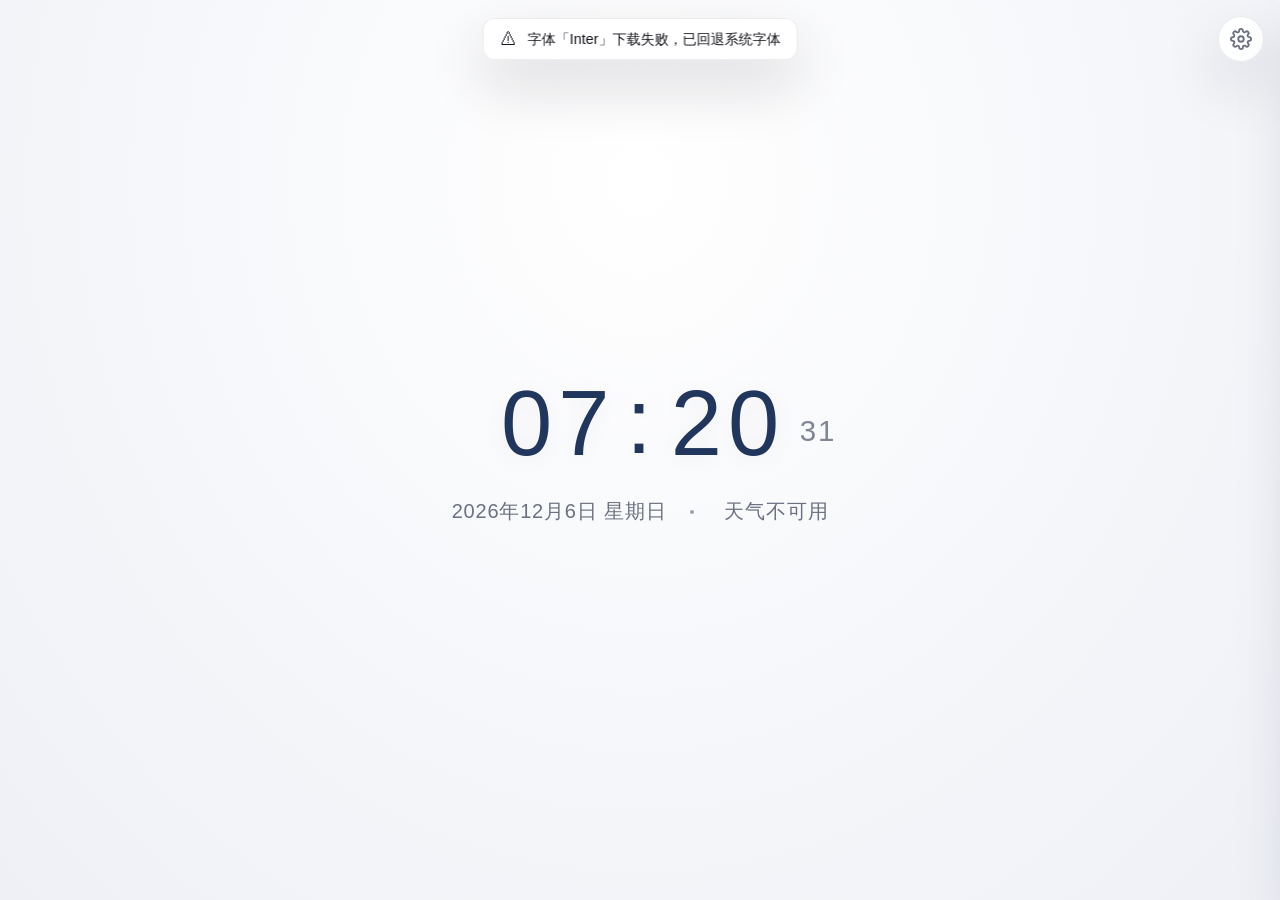
==== index.html @ e541a8bb "Add files via upload" ====
<!DOCTYPE html>
<html lang="zh-CN">
<head>
  <meta charset="UTF-8">
  <meta name="viewport" content="width=device-width, initial-scale=1.0, viewport-fit=cover">
  <meta name="apple-mobile-web-app-capable" content="yes">
  <meta name="mobile-web-app-capable" content="yes">
  <meta name="theme-color" content="#0f0f1a">
  <title>全屏时钟</title>

  <!-- 字体加载（由 js/fonts.js 统一管理：优先使用本地 IndexedDB 缓存，未命中才请求网络；
       网络失败自动回退到系统字体栈） -->
  <link rel="preconnect" href="https://fonts.googleapis.com">
  <link rel="preconnect" href="https://fonts.gstatic.com" crossorigin>

  <link rel="stylesheet" href="styles.css">
</head>
<body data-style="minimal" data-theme="light" data-theme-mode="auto">

  <main id="clock-app">

    <!-- ============ 模拟表盘（仅 analog 风格显示） ============ -->
    <div class="analog-container" id="analog-container">
      <svg class="analog-clock" id="analog-clock" viewBox="0 0 400 400" role="img" aria-label="模拟时钟">
        <!-- 主题色经 color 属性（var 兼容所有浏览器）+ currentColor 传入 SVG，
             规避部分浏览器在 SVG fill/stroke 中直接使用 var() 失效导致文字/刻度不可读 -->
        <circle cx="200" cy="200" r="192" class="clock-face-outer" style="color: var(--bg-color)"/>
        <circle cx="200" cy="200" r="182" class="clock-face-inner" style="color: var(--bg-color)"/>
        <g id="minute-ticks" style="color: var(--text-tertiary)"></g>
        <g id="hour-markers"></g>
        <g id="hour-numbers"></g>
        <!-- 表针（初始指向12点，由JS驱动旋转） -->
        <line x1="200" y1="224" x2="200" y2="118" class="hour-hand"   id="hour-hand"/>
        <line x1="200" y1="228" x2="200" y2="88"  class="minute-hand" id="minute-hand"/>
        <line x1="200" y1="238" x2="200" y2="66"  class="second-hand" id="second-hand" style="color: var(--accent-color)"/>
        <circle cx="200" cy="200" r="11" class="clock-center-outer" style="color: var(--bg-color)"/>
        <circle cx="200" cy="200" r="5"  class="clock-center-inner" style="color: var(--accent-color)"/>
      </svg>
    </div>

    <!-- ============ 数字时间（minimal / neon 主显示，analog 辅显示） ============ -->
    <div class="digital-container" id="digital-container">
      <div class="time-display" id="time-display">
        <span class="hours" id="hours"><span class="digit">0</span><span class="digit">0</span></span>
        <span class="colon" id="colon">:</span>
        <span class="minutes" id="minutes"><span class="digit">0</span><span class="digit">0</span></span>
        <!-- 秒数与 AM/PM 组成整体单元：AM/PM 置于秒数上方（12 小时制时显示） -->
        <span class="seconds-wrapper" id="seconds-wrapper">
          <span class="ampm" id="ampm" hidden></span>
          <span class="seconds" id="seconds"><span class="digit">0</span><span class="digit">0</span></span>
        </span>
      </div>
    </div>

    <!-- ============ 日期与天气信息条 ============ -->
    <div class="info-bar" id="info-bar">
      <span class="date-display" id="date-display">--</span>
      <span class="info-separator" aria-hidden="true"></span>
      <span class="weather-display" id="weather-display">
        <span class="weather-icon" id="weather-icon"></span>
        <span class="weather-text" id="weather-text">天气获取中…</span>
      </span>
    </div>

  </main>

  <!-- ============ 设置按钮 ============ -->
  <button id="settings-btn" class="settings-btn" aria-label="打开设置" title="设置">
    <svg width="22" height="22" viewBox="0 0 24 24" fill="none" stroke="currentColor" stroke-width="2" stroke-linecap="round" stroke-linejoin="round">
      <circle cx="12" cy="12" r="3"/>
      <path d="M19.4 15a1.65 1.65 0 0 0 .33 1.82l.06.06a2 2 0 0 1-2.83 2.83l-.06-.06a1.65 1.65 0 0 0-1.82-.33 1.65 1.65 0 0 0-1 1.51V21a2 2 0 0 1-4 0v-.09A1.65 1.65 0 0 0 9 19.4a1.65 1.65 0 0 0-1.82.33l-.06.06a2 2 0 0 1-2.83-2.83l.06-.06a1.65 1.65 0 0 0 .33-1.82 1.65 1.65 0 0 0-1.51-1H3a2 2 0 0 1 0-4h.09A1.65 1.65 0 0 0 4.6 9a1.65 1.65 0 0 0-.33-1.82l-.06-.06a2 2 0 0 1 2.83-2.83l.06.06a1.65 1.65 0 0 0 1.82.33H9a1.65 1.65 0 0 0 1-1.51V3a2 2 0 0 1 4 0v.09a1.65 1.65 0 0 0 1 1.51 1.65 1.65 0 0 0 1.82-.33l.06-.06a2 2 0 0 1 2.83 2.83l-.06.06a1.65 1.65 0 0 0-.33 1.82V9a1.65 1.65 0 0 0 1.51 1H21a2 2 0 0 1 0 4h-.09a1.65 1.65 0 0 0-1.51 1z"/>
    </svg>
  </button>

  <!-- ============ 设置面板 ============ -->
  <div id="settings-overlay" class="settings-overlay" hidden></div>

  <aside id="settings-panel" class="settings-panel" aria-label="设置面板">
    <div class="settings-header">
      <h2>⚙ 设置</h2>
      <button id="close-settings" class="close-btn" aria-label="关闭设置">&times;</button>
    </div>

    <div class="settings-body">

      <!-- 风格选择 -->
      <section class="setting-group">
        <h3>时钟风格</h3>
        <select id="style-select" class="setting-select" aria-label="时钟风格">
          <option value="minimal">◧ 极简风</option>
          <option value="neon">◈ 霓虹风</option>
          <option value="analog">◔ 模拟表盘</option>
        </select>
        <!-- 模拟表盘数字时间开关（仅 analog 风格下显示） -->
        <label class="toggle-row" id="analog-digital-toggle-row" hidden>
          <span class="toggle-text">模拟表盘显示数字时间</span>
          <input type="checkbox" id="analog-digital-toggle" class="toggle-switch" checked>
        </label>
        <!-- 表盘尺寸缩放（仅 analog 风格下显示）：滑动条作为缩放系数，乘到 vh/vw 基础比例上 -->
        <label class="setting-label" id="analog-scale-row" hidden>
          <span class="label-text">表盘尺寸 <span class="slider-value" id="analog-scale-value">100%</span></span>
          <input type="range" id="analog-scale-slider" class="setting-slider" min="50" max="200" step="5" value="100">
        </label>
      </section>

        <!-- 配色预设（js/palette.js 动态填充选项；颜色变量见 styles.css 末尾
             body[data-palette] 规则，浅/深模式自动联动） -->
        <section class="setting-group">
          <h3>配色预设</h3>
          <select id="palette-select" class="setting-select" aria-label="配色预设"></select>
          <p class="setting-hint">选择后立即应用到整个界面并自动保存；深色 / 浅色模式下分别匹配对应的配色。</p>
        </section>

        <!-- 时间格式 -->
      <section class="setting-group">
        <h3>时间格式</h3>
        <div class="toggle-group" role="radiogroup" aria-label="时间格式">
          <button class="format-option" data-format="24" role="radio" aria-checked="true">24 小时制</button>
          <button class="format-option" data-format="12" role="radio" aria-checked="false">12 小时制</button>
        </div>
        <label class="toggle-row">
          <span class="toggle-text">显示秒数</span>
          <input type="checkbox" id="show-seconds-toggle" class="toggle-switch" checked>
        </label>
        <label class="toggle-row">
          <span class="toggle-text">显示 AM/PM</span>
          <input type="checkbox" id="show-ampm-toggle" class="toggle-switch" checked>
        </label>
        <p class="setting-hint">「显示 AM/PM」仅 12 小时制下生效；关闭秒数或 AM/PM 后时/分显示不受影响。</p>
      </section>

      <!-- 主题模式 -->
      <section class="setting-group">
        <h3>深色 / 浅色模式</h3>
        <div class="toggle-group" role="radiogroup" aria-label="主题模式">
          <button class="theme-option" data-mode="auto" role="radio" aria-checked="true">🌗 自动</button>
          <button class="theme-option" data-mode="light" role="radio" aria-checked="false">☀ 浅色</button>
          <button class="theme-option" data-mode="dark" role="radio" aria-checked="false">🌙 深色</button>
        </div>
        <p class="setting-hint" id="auto-theme-hint">自动模式：6:00 – 18:00 浅色，其余时间深色</p>
      </section>

      <!-- 字体设置（按风格独立） -->
      <section class="setting-group" id="font-settings">
        <h3>字体设置 <span class="current-style-label" id="current-style-label"></span></h3>
        <label class="setting-label">
          <span class="label-text">字体</span>
          <select id="font-family-select" class="setting-select"></select>
        </label>
        <label class="setting-label">
          <span class="label-text">字号</span>
          <input type="range" id="font-size-slider" class="setting-slider" min="24" max="160" step="2" value="80">
        </label>
        <label class="setting-label">
          <span class="label-text">字重</span>
          <input type="range" id="font-weight-slider" class="setting-slider" min="100" max="900" step="100" value="400">
        </label>
        <label class="setting-label">
          <span class="label-text">数字间距</span>
          <input type="range" id="digit-gap-slider" class="setting-slider" min="-0.6" max="0.8" step="0.05" value="0">
        </label>
        <button id="clear-font-cache-btn" class="action-btn">🗑 清空字体缓存</button>
        <p class="setting-hint" id="font-cache-hint">缓存可加速字体加载，无需联网即可使用。如遇字体显示异常可清空后重新加载。</p>
      </section>

      <!-- 时间同步（网络校准） -->
      <section class="setting-group">
        <h3>时间同步</h3>
        <label class="toggle-row">
          <span class="toggle-text">自动校准网络时间</span>
          <input type="checkbox" id="auto-sync-toggle" class="toggle-switch" checked>
        </label>
        <p class="sync-status" id="sync-status">正在校准…</p>
        <button id="resync-btn" class="action-btn">↻ 立即校准</button>
        <p class="setting-hint">开启后自动从网络时间源校准（对齐 time.is 等网络时钟）；关闭则始终使用本地系统时间。</p>
      </section>

      <!-- 天气 -->
      <section class="setting-group">
        <h3>天气</h3>
        <label class="setting-label">
          <span class="label-text">数据源</span>
          <select id="weather-source-select" class="setting-select" aria-label="天气数据源">
            <option value="auto">自动（多源回退）</option>
            <option value="amap">高德（中国区实况，需 API Key）</option>
            <option value="ecmwf">ECMWF（Open-Meteo 模型）</option>
            <option value="gfs">GFS（Open-Meteo 模型）</option>
            <option value="cma">CMA 中国气象局（可能不稳定）</option>
            <option value="wttr">wttr.in（无需 Key）</option>
          </select>
        </label>
        <p class="setting-hint">自动模式按 高德 → ECMWF → GFS → wttr.in 顺序回退，直到成功；指定单一数据源时只使用该源。</p>
        <p class="setting-hint" id="cma-warning" hidden>⚠ CMA 数据源（中国气象局 GRAPES 全球模型）可能因服务超负荷而不稳定，如遇异常请切换其他数据源。</p>
        <label class="setting-label">
          <span class="label-text">高德 API Key（可选）</span>
          <input type="password" id="amap-key" class="setting-input" placeholder="粘贴高德 Web 服务 Key" autocomplete="off" spellcheck="false">
        </label>
        <p class="setting-hint" id="amap-key-hint">选择「高德」数据源时必须填写此 Key；Key 仅保存在本机浏览器。</p>
        <p class="weather-status" id="weather-status">尚未获取天气数据</p>
        <button id="refresh-weather" class="action-btn">↻ 刷新天气</button>
      </section>

      <!-- 显示 -->
      <section class="setting-group">
        <h3>显示</h3>
        <div class="zoom-control">
          <span class="label-text">全局缩放 <span class="slider-value" id="zoom-value">100%</span></span>
          <div class="zoom-buttons">
            <button id="zoom-out-btn" class="zoom-btn" aria-label="缩小" title="缩小">−</button>
            <button id="zoom-in-btn" class="zoom-btn" aria-label="放大" title="放大">＋</button>
          </div>
        </div>
        <button id="fullscreen-btn" class="action-btn">⛶ 切换全屏</button>
      </section>

    </div>

    <div class="settings-footer">
      <p class="footer-note">偏好设置会自动保存到本地</p>
    </div>
  </aside>

  <!-- 字体加载状态提示（js/fontToast.js 驱动：加载中 / 完成 / 失败 / 手动刷新） -->
  <div id="font-toast" class="font-toast" role="status" aria-live="polite" hidden>
    <span id="font-toast-icon" class="font-toast-icon"></span>
    <span id="font-toast-text" class="font-toast-text"></span>
    <button id="font-toast-refresh" class="font-toast-refresh" hidden>⟳ 手动刷新</button>
  </div>

  <!-- 模块化脚本：经典脚本 + 全局命名空间（window.ClockXxx），无需本地服务器/Node，
       双击 HTML（file:// 协议）即可运行。加载顺序即依赖顺序（defer 保证按文档序执行）：
       utils → config → dom → state → timeSync → theme → clock → analogClock →
       fonts → fontToast → style → weather → settings → main -->
  <script src="js/utils.js" defer></script>
  <script src="js/config.js" defer></script>
  <script src="js/dom.js" defer></script>
  <script src="js/state.js" defer></script>
  <script src="js/timeSync.js" defer></script>
  <script src="js/theme.js" defer></script>
  <script src="js/clock.js" defer></script>
  <script src="js/analogClock.js" defer></script>
  <script src="js/fonts.js" defer></script>
  <script src="js/fontToast.js" defer></script>
  <script src="js/style.js" defer></script>
  <script src="js/palette.js" defer></script>
  <script src="js/weather.js" defer></script>
  <script src="js/settings.js" defer></script>
  <script src="js/main.js" defer></script>
</body>
</html>
---- styles.css ----
/* ==========================================================================
   Fullscreen Web Clock - styles.css
   ========================================================================== */

/* ---------- 1. Reset & Base ---------- */
*,
*::before,
*::after {
  margin: 0;
  padding: 0;
  box-sizing: border-box;
}

html,
body {
  height: 100%;
  width: 100%;
  overflow: hidden;
  font-family: 'Inter', 'PingFang SC', 'Microsoft YaHei', sans-serif;
  -webkit-font-smoothing: antialiased;
  -moz-osx-font-smoothing: grayscale;
  user-select: none;
  -webkit-tap-highlight-color: transparent;
}

body {
  /* 原生控件（下拉列表弹出层、滚动条等）默认按浅色渲染，深色模式在下方覆盖 */
  color-scheme: light;
  /* 主题变量（浅色为默认值，深色在下方覆盖） */
  --bg-color: #f2f3f7;
  --bg-gradient: radial-gradient(ellipse at 50% 20%, #ffffff 0%, #eef0f6 100%);
  --text-color: #14151c;
  --text-secondary: #6b7180;
  --text-tertiary: #9aa0ae;
  --accent-color: #3b82f6;
  --accent-rgb: 59, 130, 246;
  /* 时间数字主色：以主色为倾向的文字色（accent 30% + text 70%），
     使数字在浅/深模式、各配色预设下都带明显而协调的色彩倾向；
     color-mix 引用变量时在 .time-display 使用点求值，故自动跟随
     neon 风格 / 配色预设覆盖后的 --accent-color / --text-color；
     不支持 color-mix 的旧浏览器忽略该声明 → 回退 var(--text-color) */
  --digit-color: color-mix(in srgb, var(--accent-color) 30%, var(--text-color));
  --panel-bg: rgba(255, 255, 255, 0.92);
  --panel-border: rgba(20, 21, 28, 0.08);
  --panel-shadow: 0 24px 60px rgba(20, 21, 28, 0.16);
  --control-bg: #eceef4;
  --control-hover: #e0e4ee;
  --control-active: #d4d9e6;
  --divider: rgba(20, 21, 28, 0.08);
  --neon-glow: rgba(59, 130, 246, 0.35);

  background: var(--bg-gradient);
  background-color: var(--bg-color);
  color: var(--text-color);
  transition: background-color 0.6s ease, color 0.6s ease;
}

body[data-theme="dark"] {
  /* 深色模式下原生控件按深色渲染，避免浅色系统列表 + 亮字看不清 */
  color-scheme: dark;
  --bg-color: #0d0e16;
  --bg-gradient: radial-gradient(ellipse at 50% 20%, #16182a 0%, #0a0b12 100%);
  --text-color: #e8eaf2;
  --text-secondary: #a8adbd;
  --text-tertiary: #63697c;
  --accent-color: #6aa6ff;
  --accent-rgb: 106, 166, 255;
  --panel-bg: rgba(26, 28, 44, 0.92);
  --panel-border: rgba(255, 255, 255, 0.08);
  --panel-shadow: 0 24px 60px rgba(0, 0, 0, 0.5);
  --control-bg: #22243a;
  --control-hover: #2b2e4a;
  --control-active: #343860;
  --divider: rgba(255, 255, 255, 0.08);
  --neon-glow: rgba(106, 166, 255, 0.45);
}

/* ---------- 2. 主布局 ---------- */

#clock-app {
  position: fixed;
  inset: 0;
  display: flex;
  flex-direction: column;
  align-items: center;
  justify-content: center;
  gap: clamp(12px, 3vh, 36px);
  padding: max(16px, env(safe-area-inset-top)) max(16px, env(safe-area-inset-right))
           max(16px, env(safe-area-inset-bottom)) max(16px, env(safe-area-inset-left));
  /* 关键元素不溢出 */
  min-width: 0;
  min-height: 0;
}

/* ---------- 3. 数字时间 ---------- */

.digital-container {
  display: flex;
  align-items: center;
  justify-content: center;
  width: 100%;
  min-height: 0;
  flex-shrink: 0;
}

.time-display {
  /* 由 JS 动态设置 --clock-font 与 --clock-font-size；
     min() 视口约束保证任何字号下都不溢出 */
  font-family: var(--clock-font, 'Inter', sans-serif);
  font-size: min(var(--clock-font-size, 96px), 20vw, 28vh);
  font-weight: var(--clock-font-weight, 200);
  line-height: 1.05;
  letter-spacing: 0.02em;
  white-space: nowrap;
  /* 时间数字颜色：带主色倾向的强调色（由 body --digit-color 提供，
     自动跟随浅/深模式与配色预设；不支持 color-mix 时回退 text-color）。
     冒号继承同色，与数字协调；秒数/AM/PM 由各自规则设为次要色 */
  color: var(--digit-color, var(--text-color));
  /* 锚点布局：容器铺满数字区全宽，子元素全部绝对定位，左右两侧均以
     50%（视口中线）为基准向两侧展开 —— 以冒号为基准锚定时/分/秒，
     右侧内容（秒数、AM/PM）宽度变化不再影响左侧时/分的位置 */
  position: relative;
  display: block;
  width: 100%;
  box-sizing: border-box;
  /* 上下对称 padding 撑起容器高度（恰好一行行高 1.05em），数字行垂直
     居中于容器 → top:50% 即数字行中心（与冒号 Y 轴基准一致） */
  padding-top: 0.525em;
  padding-bottom: 0.525em;
  /* 秒数单元参数（本容器为主字号上下文，所有定位 calc 的 em 均相对主字号）：
     --seconds-scale 秒数字号相对主字号比例（数字，供 margin-top 乘法）；
     --seconds-font-size 秒数字号（长度，供 font-size 直接使用 —— 注意
       font-size 不接受无单位数字值，var() 替换纯数字会被浏览器丢弃）；
     --seconds-shift 秒数相对自身字号的下移量。
     缩放职责由 .seconds 承担（.seconds-wrapper 保持主字号，保证 left/margin-top
     中的 em 单位正确），analog / 横屏矮屏只需覆盖这三个变量 */
  --seconds-scale: 0.32;
  --seconds-font-size: 0.32em;
  --seconds-shift: 0.28em;
}

.time-display .hours,
.time-display .minutes {
  font-variant-numeric: tabular-nums;
}

/* 冒号：绝对定位于 time-display 的水平/垂直中点。
   - X 轴：.digital-container 已将 time-display 整体水平居中（左缘到视口中线
     距离 = 右缘到视口中线距离），left:50% 即视口水平中点 → 无论小时位数、
     秒数、AM/PM 是否存在、字号多大，冒号中心始终严格对齐屏幕 X 轴中点；
   - Y 轴：top:50% 以实际显示区域（time-display 内容盒 = 数字行盒高度）为
     基准自适应居中，任意屏幕尺寸/分辨率下位置恒定。
   translateY(-52%) 为光学微调（冒号字形视觉中心通常略低于数字字形中心）。 */
.time-display .colon {
  position: absolute;
  left: 50%;
  top: 50%;
  transform: translate(-50%, -52%);
  margin: 0;
  /* 最上层（安全网）：时/分数字锚定在 --clock-colon-gap（≥0.2em）空隙之外、
     永不到达冒号，此处确保任何叠加/层叠情况下冒号始终完整可见 */
  z-index: 1000;
}

/* 时/分数字组：以冒号为基准锚定左右。
   - 右/左缘 = 冒号中心 ± var(--clock-colon-gap) 冒号空隙（由数字间距滑块联动
     派生：colonGap = clamp(0.3 + gap*0.25, 0.2, 0.6)，默认 0.3em；方向与数字
     间距一致（数字拉开冒号同步外移、层叠时收敛），下限 0.2em 已考虑冒号自身
     宽度，保证任何间距下数字都不会与冒号重叠或覆盖冒号）：
       · --clock-colon-gap：冒号 ↔ 时/分数字组的空隙（时、分、秒整体联动）
       · --clock-digit-gap：组内数字之间间隔（负值=字符层叠），只影响组内
   - margin-top: -0.525em（= 半行高，em 相对自身字号）把行盒中心对齐容器
     中线，垂直位置与原 flex 布局保持一致 */
.time-display .hours,
.time-display .minutes {
  position: absolute;
  top: 50%;
  margin: 0;
  margin-top: -0.525em;
}

.time-display .hours {
  right: calc(50% + var(--clock-colon-gap, 0.3em));
}

.time-display .minutes {
  left: calc(50% + var(--clock-colon-gap, 0.3em));
}

/* 秒数 + AM/PM 单元：紧随分钟组右侧（左缘 = 分钟右缘 + 0.18em 基础空隙
   + gap 联动，minutes 恒为 2 位，宽度 = 2 × 数字槽位 + 组内 1 个 gap）。
   冒号空隙部分同样引用 var(--clock-colon-gap) —— 冒号间距变化时秒数整体
   跟随分钟右缘联动，秒数自身间距恒定、与 AM/PM 保持一致，且永不与分钟/
   冒号重叠。
   font-size 保持主字号（缩放由内部 .seconds 承担），因此 left/margin-top
   中的 em 均为主字号单位，与 .hours/.minutes/.digit 的间距变量一致 */
.time-display .seconds-wrapper {
  position: absolute;
  top: 50%;
  left: calc(50% + var(--clock-colon-gap, 0.3em) + 0.18em + 2 * var(--clock-digit-width, 0.62em) + var(--clock-digit-gap, 0em));
  /* 固定宽度 = 2 个数字槽位宽度（× 秒数缩放系数）：即使秒数隐藏（display:none）
     wrapper 宽度仍保持恒定，AM/PM 的 left:50% 水平居中基准不随秒数开关漂移。
     --clock-digit-width 为 em（相对主字号），--seconds-scale 为数字，相乘得长度 */
  width: calc(2 * var(--clock-digit-width, 0.62em) * var(--seconds-scale, 0.32));
  font-weight: 300;
  color: var(--text-secondary);
  opacity: 0.85;
  /* 垂直：小字行盒中心 = 容器中线 + (--seconds-shift × --seconds-scale)，
     等效原 align-self:center + translateY(0.28em)。用 margin-top 而非 transform ——
     transform 会创建层叠上下文，使秒数无法与时/分数字按全局 z-index
     层叠（要求最左在上、往右依次降低） */
  margin-top: calc(-0.5 * var(--seconds-scale) * 1.05em + var(--seconds-shift) * var(--seconds-scale));
  margin-left: 0;
  /* AM/PM 定位包含块：absolute 后代在 margin 偏移后的坐标空间中定位，
     因此 AM/PM 随秒数整体下移，12/24 小时制切换时秒数位置保持恒定 */
}

.time-display .seconds {
  /* 块级：从 .seconds-wrapper 顶部排布，摆脱行内 baseline 下沉（否则会在
     92px 行盒中按基线对齐，秒数被推到行盒底部、超出主显示行）；
     wrapper 高度随之收缩为秒数字行高，使 margin-top 公式精确生效 */
  display: block;
  font-variant-numeric: tabular-nums;
  /* 秒数字号缩放（相对主字号，长度值），仅缩放内部数字，不影响定位计算 */
  font-size: var(--seconds-font-size);
  /* 行高用数字（相对自身字号），与内部 .digit 一致，数字垂直居中 */
  line-height: 1.05;
}

/* 每个数字独立槽位：同宽 + 居中，任意字体（含非等宽）下数字位置恒定、互不干扰；
   --clock-digit-width 由 JS 按当前字体实测最宽数字（em 单位，随字号自适应）；
   position:relative 为层叠基础（z-index 由 JS 按全局从左到右递减设置） */
.time-display .digit {
  display: inline-block;
  width: var(--clock-digit-width, 0.62em);
  text-align: center;
  letter-spacing: 0;
  position: relative;
}

/* 数字间距：仅时/分数字参与（--clock-digit-gap，em，可为负 → 字符层叠效果），
   由设置面板滑动条调节，按风格独立持久化（JS 写入根变量）；
   秒数间距固定为 0（不设 margin，不受滑杆影响），与 AM/PM 保持一致的稳定样式 */
.time-display .hours .digit + .digit,
.time-display .minutes .digit + .digit {
  margin-left: var(--clock-digit-gap, 0em);
}

/* AM/PM 标识：绝对定位于秒数正上方居中，与秒数组成整体单元（不占文档流，
   切换 12/24 小时制时秒数对齐完全不受影响） */
.time-display .ampm {
  position: absolute;
  bottom: calc(100% + 0.18em);
  left: 50%;
  transform: translateX(-50%);
  /* 相对主字号：0.32em × 0.75 = 0.24em（随 --seconds-font-size 联动 ——
     不能用 --seconds-scale 数字相乘：font-size 不接受无单位 calc 结果，
     会被浏览器丢弃回退继承值，导致 AM/PM 与主字号同大、覆盖分钟数字） */
  font-size: calc(var(--seconds-font-size, 0.32em) * 0.75);
  font-weight: 500;
  color: var(--text-secondary);
  letter-spacing: 0.08em;
  white-space: nowrap;
  line-height: 1;
}

/* 秒数显示开关：关闭时只隐藏 .seconds（block 元素），保留 .seconds-wrapper
   作为 AM/PM 的定位包含块 —— wrapper 高度归零后 AM/PM 的 bottom:calc(100%+0.18em)
   仍锚定在秒数行顶上方，AM/PM 位置不变，实现秒数与 AM/PM 开关完全独立。
   由设置面板开关控制（JS 写 body[data-show-seconds]），不影响冒号锚定的时/分布局 */
body[data-show-seconds="off"] .time-display .seconds {
  display: none;
}

/* ---------- 4. 信息条（日期 + 天气） ---------- */

.info-bar {
  display: flex;
  align-items: center;
  justify-content: center;
  gap: clamp(10px, 2vw, 24px);
  font-size: clamp(0.85rem, 2.4vw, 1.25rem);
  color: var(--text-secondary);
  font-weight: 300;
  letter-spacing: 0.04em;
  white-space: nowrap;
  max-width: 96vw;
  flex-wrap: wrap;
  text-align: center;
  flex-shrink: 0;
}

.info-separator {
  width: 4px;
  height: 4px;
  border-radius: 50%;
  background: var(--text-tertiary);
  flex-shrink: 0;
  /* 信息条 flex 已 align-items:center —— 圆点天然处于行盒中心，与日期/天气文字
     框中心精确对齐；不加任何 transform 偏移（此前 translateY 下移导致圆点低于文字） */
}

.weather-display {
  display: inline-flex;
  align-items: center;
  gap: 6px;
}

.weather-icon {
  font-size: 1.1em;
  line-height: 1;
}

.weather-text {
  font-variant-numeric: tabular-nums;
}

/* ==========================================================================
   风格 1：极简风（minimal）
   ========================================================================== */

body[data-style="minimal"] .time-display {
  /* 字重引用 CSS 变量（由设置面板字重滑动条控制），不可硬编码覆盖；
     颜色继承基础 .time-display 的 --digit-color（带主色倾向） */
  font-weight: var(--clock-font-weight, 200);
  text-shadow: 0 2px 24px rgba(0, 0, 0, 0.06);
}

body[data-style="minimal"] .info-bar {
  color: var(--text-secondary);
}

/* ==========================================================================
   风格 2：霓虹风（neon）—— 始终使用深色底，凸显霓虹光效
   ========================================================================== */

body[data-style="neon"] {
  --bg-color: #05060f;
  --bg-gradient: radial-gradient(ellipse at 50% 0%, #10122b 0%, #05060f 70%);
  --text-color: #e6fbff;
  --text-secondary: #8de9ff;
  --text-tertiary: #7fa8c9;
  --accent-color: #00e5ff;
  --accent-rgb: 0, 229, 255;
  --panel-bg: rgba(12, 15, 34, 0.95);
  /* 以下描边/分隔线/光晕统一由 --accent-rgb 派生：默认霓虹为青色；
     切换配色预设时自动跟随新主色（预设规则位于文件末尾，覆盖 accent 后即时生效） */
  --panel-border: rgba(var(--accent-rgb), 0.28);
  --panel-shadow: 0 24px 60px rgba(0, 0, 0, 0.6);
  --control-bg: #1a2340;
  --control-hover: #232f54;
  --control-active: #2c3b68;
  --divider: rgba(var(--accent-rgb), 0.16);
  --neon-glow: rgba(var(--accent-rgb), 0.55);
  /* 原生控件（下拉列表、滚动条等）以深色主题渲染，避免浅色系统列表 + 亮字看不清；
     浅色配色预设规则位于文件末尾，会以 color-scheme: light 覆盖本值 */
  color-scheme: dark;
}

body[data-style="neon"] .time-display {
  /* 颜色继承基础 .time-display 的 --digit-color（自动联动 neon 的
     --accent-color / --text-color，深色下为亮青白、浅色下为深青蓝） */
  /* 光晕色由 --accent-rgb 驱动：切换配色预设时光效实时联动更新 */
  text-shadow:
    0 0 8px rgba(var(--accent-rgb), 0.9),
    0 0 24px rgba(var(--accent-rgb), 0.6),
    0 0 64px rgba(var(--accent-rgb), 0.4),
    0 0 120px rgba(var(--accent-rgb), 0.2);
}

body[data-style="neon"] .time-display .seconds-wrapper,
body[data-style="neon"] .time-display .ampm {
  color: var(--text-secondary);
  text-shadow: 0 0 12px rgba(var(--accent-rgb), 0.55);
}

body[data-style="neon"] .time-display .colon {
  text-shadow:
    0 0 8px rgba(var(--accent-rgb), 0.9),
    0 0 24px rgba(var(--accent-rgb), 0.6),
    0 0 64px rgba(var(--accent-rgb), 0.4);
}

body[data-style="neon"] .info-bar {
  color: var(--text-secondary);
  text-shadow: 0 0 10px rgba(var(--accent-rgb), 0.35);
}

body[data-style="neon"] .info-separator {
  background: rgba(var(--accent-rgb), 0.4);
  box-shadow: 0 0 6px rgba(var(--accent-rgb), 0.6);
}

/* ---------- 霓虹风 · 浅色模式适配 ----------
   neon 深色规则（上方 body[data-style="neon"]）默认始终深色底；当用户选择
   浅色/自动模式（白天）时，默认「星蓝」预设需要可读的浅色霓虹配色：
   - 变量规则限定 [data-palette="default"]：选择器 (0,4,0) 高于深色 (0,2,0)，
     覆盖为浅色；同时不匹配其它配色预设 → 其它预设的浅色变量规则（文件末尾，
     (0,2,0)）正常生效，预设联动不被破坏。
   - 光晕弱化规则不限 palette（浅色下所有霓虹光效都应收敛，避免白底光晕
     糊成一片），(0,4,1) 高于深色光晕 (0,3,1)，全部覆盖。 */
body[data-style="neon"][data-theme="light"][data-palette="default"] {
  color-scheme: light;
  --bg-color: #e9eefb;
  --bg-gradient: radial-gradient(ellipse at 50% 0%, #ffffff 0%, #dbe4f8 70%);
  --text-color: #18274d;
  --text-secondary: #3d5f9e;
  --text-tertiary: #8496bd;
  --accent-color: #0b7fc4;
  --accent-rgb: 11, 127, 196;
  --panel-bg: rgba(255, 255, 255, 0.92);
  --panel-border: rgba(24, 39, 77, 0.10);
  --panel-shadow: 0 24px 60px rgba(18, 46, 96, 0.18);
  --control-bg: #dfe7f6;
  --control-hover: #d2dcf0;
  --control-active: #c3d1ea;
  --divider: rgba(24, 39, 77, 0.08);
  --neon-glow: rgba(11, 127, 196, 0.35);
}

/* 浅色模式下霓虹光晕整体收敛（数字/冒号/秒数/AM-PM/信息条/光斑） */
body[data-style="neon"][data-theme="light"] .time-display {
  text-shadow:
    0 1px 18px rgba(var(--accent-rgb), 0.30),
    0 0 48px rgba(var(--accent-rgb), 0.14);
}

body[data-style="neon"][data-theme="light"] .time-display .seconds-wrapper,
body[data-style="neon"][data-theme="light"] .time-display .ampm {
  text-shadow: 0 0 10px rgba(var(--accent-rgb), 0.25);
}

body[data-style="neon"][data-theme="light"] .time-display .colon {
  text-shadow:
    0 1px 14px rgba(var(--accent-rgb), 0.32),
    0 0 36px rgba(var(--accent-rgb), 0.16);
}

body[data-style="neon"][data-theme="light"] .info-bar {
  text-shadow: 0 0 8px rgba(var(--accent-rgb), 0.18);
}

body[data-style="neon"][data-theme="light"] .info-separator {
  box-shadow: 0 0 4px rgba(var(--accent-rgb), 0.35);
}

body[data-style="neon"][data-theme="light"] #clock-app::before {
  background:
    radial-gradient(circle at 20% 30%, rgba(var(--accent-rgb), 0.05) 0%, transparent 40%),
    radial-gradient(circle at 80% 70%, rgba(var(--accent-rgb), 0.04) 0%, transparent 40%),
    radial-gradient(circle at 50% 50%, rgba(var(--accent-rgb), 0.03) 0%, transparent 60%);
}

/* 霓虹风：下拉框以主题色描边强化霓虹质感；背景/文字/箭头/选项全部走 CSS 变量
   （基础 .setting-select 规则），与配色预设、浅深模式完全联动，无硬编码颜色冲突 */
body[data-style="neon"] .setting-select {
  border-color: rgba(var(--accent-rgb), 0.4);
}

body[data-style="neon"] .setting-select:hover,
body[data-style="neon"] .setting-select:focus {
  border-color: var(--accent-color);
}

/* 霓虹风格的背景光晕动效（光斑颜色同样由 --accent-rgb 驱动） */
body[data-style="neon"] #clock-app::before {
  content: "";
  position: fixed;
  inset: -20%;
  background:
    radial-gradient(circle at 20% 30%, rgba(var(--accent-rgb), 0.07) 0%, transparent 40%),
    radial-gradient(circle at 80% 70%, rgba(var(--accent-rgb), 0.06) 0%, transparent 40%),
    radial-gradient(circle at 50% 50%, rgba(var(--accent-rgb), 0.04) 0%, transparent 60%);
  animation: neon-breathe 8s ease-in-out infinite;
  pointer-events: none;
  z-index: 0;
}

#clock-app > * {
  position: relative;
  z-index: 1;
}

@keyframes neon-breathe {
  0%, 100% { transform: scale(1); opacity: 0.9; }
  50% { transform: scale(1.06); opacity: 1; }
}

/* ==========================================================================
   风格 3：经典模拟表盘（analog）
   ========================================================================== */

/* 模拟表盘容器：可伸缩，在低分辨率下自动缩小为数字时间和信息条让出空间 */
.analog-container {
  display: none;
  align-items: center;
  justify-content: center;
  width: 100%;
  flex: 1 1 auto;
  min-height: 0;
  overflow: hidden;
}

body[data-style="analog"] .analog-container {
  display: flex;
}

.analog-clock {
  /* 宽度由视口比例主导（高度为主、宽度为辅），乘以 --analog-scale 缩放系数
     （设置面板「表盘尺寸」滑动条控制，默认 1）——纯 vh/vw 比例、无固定像素上限，
     窗口大小改变时表盘跟随比例缩放而非固定像素大小 */
  width: min(calc(52vh * var(--analog-scale, 1)), calc(70vw * var(--analog-scale, 1)));
  height: auto;
  max-width: 100%;
  max-height: 100%;
  display: block;
  overflow: visible;
  /* 表盘文字/刻度/表针统一经 color（var 兼容所有浏览器）+ currentColor 继承主题色，
     规避部分浏览器在 SVG fill/stroke 中直接使用 var() 失效导致深色模式下文字不可读 */
  color: var(--text-color);
}

/* 表盘元素 —— 颜色全部经 currentColor 传入（各元素 color 已在 HTML 内联样式或上方容器中定义） */
.clock-face-outer {
  fill: currentColor;   /* color 来自内联 style="color: var(--bg-color)" */
  stroke: var(--text-secondary);
  stroke-width: 1.5;
  opacity: 0.9;
}

.clock-face-inner {
  fill: currentColor;   /* color 来自内联 style="color: var(--bg-color)" */
  stroke: var(--divider);
  stroke-width: 1;
  fill-opacity: 0.35;
}

.minute-tick {
  stroke: currentColor; /* color 来自 <g id="minute-ticks"> 内联 style="color: var(--text-tertiary)" */
  stroke-width: 1.2;
  opacity: 0.7;
}

.hour-marker {
  stroke: currentColor; /* color 继承自 .analog-clock */
  stroke-width: 4;
  stroke-linecap: round;
}

.hour-number {
  fill: currentColor;   /* color 继承自 .analog-clock（深色模式下为亮色，可读性不受 SVG var() 兼容性影响） */
  font-family: 'Cinzel', 'Playfair Display', serif;
  font-size: 26px;
  font-weight: 400;
  text-anchor: middle;
  dominant-baseline: central;
  opacity: 0.9;
}

.hour-hand,
.minute-hand {
  stroke: currentColor; /* color 继承自 .analog-clock */
  stroke-linecap: round;
}

.hour-hand {
  stroke-width: 9;
}

.minute-hand {
  stroke-width: 6;
  opacity: 0.85;
}

.second-hand {
  stroke: currentColor; /* color 来自内联 style="color: var(--accent-color)" */
  stroke-width: 2.5;
  stroke-linecap: round;
}

.clock-center-outer {
  fill: currentColor;   /* color 来自内联 style="color: var(--bg-color)" */
  stroke: var(--accent-color);
  stroke-width: 2;
}

.clock-center-inner {
  fill: currentColor;   /* color 来自内联 style="color: var(--accent-color)" */
}

/* analog 风格下数字时间缩小，置于表盘下方 */
body[data-style="analog"] .time-display {
  font-size: min(var(--clock-font-size, 40px), 8vw, 10vh);
  /* 模拟表盘下秒数略大、下移量更小（覆盖 --seconds-scale/--seconds-shift，
     定位 margin-top 公式自动适配，无需单独改 margin） */
  --seconds-scale: 0.42;
  --seconds-font-size: 0.42em;
  --seconds-shift: 0.12em;
}

/* analog 风格：数字时间显示开关关闭时，隐藏整个数字时间区域 */
body[data-style="analog"][data-analog-digital="off"] .digital-container {
  display: none;
}

body[data-style="analog"] .info-bar {
  font-size: clamp(0.8rem, 2.2vw, 1.1rem);
}

/* ==========================================================================
   风格切换动画
   ========================================================================== */

body {
  transition:
    background-color 0.6s ease,
    color 0.6s ease;
}

.time-display,
.info-bar,
.analog-clock {
  transition:
    color 0.5s ease,
    text-shadow 0.5s ease,
    opacity 0.5s ease,
    transform 0.5s ease;
}

/* ==========================================================================
   5. 设置按钮
   ========================================================================== */

.settings-btn {
  position: fixed;
  top: max(16px, env(safe-area-inset-top));
  right: max(16px, env(safe-area-inset-right));
  z-index: 60;
  width: 46px;
  height: 46px;
  border-radius: 50%;
  border: 1px solid var(--panel-border);
  background: var(--panel-bg);
  color: var(--text-secondary);
  backdrop-filter: blur(12px);
  -webkit-backdrop-filter: blur(12px);
  box-shadow: var(--panel-shadow);
  display: flex;
  align-items: center;
  justify-content: center;
  cursor: pointer;
  transition: transform 0.25s ease, color 0.25s ease, background 0.25s ease, box-shadow 0.25s ease;
  animation: gear-nudge 3s ease-in-out 1s 2;
}

.settings-btn:hover {
  color: var(--accent-color);
  transform: rotate(45deg) scale(1.08);
}

.settings-btn:active {
  transform: rotate(45deg) scale(0.95);
}

@keyframes gear-nudge {
  0%, 100% { transform: rotate(0); }
  10%, 30% { transform: rotate(-12deg); }
  20%, 40% { transform: rotate(12deg); }
  50% { transform: rotate(0); }
}

/* ==========================================================================
   6. 设置面板
   ========================================================================== */

.settings-overlay {
  position: fixed;
  inset: 0;
  z-index: 70;
  background: rgba(0, 0, 0, 0.35);
  backdrop-filter: blur(3px);
  -webkit-backdrop-filter: blur(3px);
  opacity: 0;
  transition: opacity 0.3s ease;
}

.settings-overlay.show {
  opacity: 1;
}

.settings-panel {
  position: fixed;
  top: 0;
  right: 0;
  bottom: 0;
  z-index: 80;
  width: min(380px, 92vw);
  background: var(--panel-bg);
  border-left: 1px solid var(--panel-border);
  backdrop-filter: blur(20px);
  -webkit-backdrop-filter: blur(20px);
  box-shadow: var(--panel-shadow);
  display: flex;
  flex-direction: column;
  transform: translateX(105%);
  transition: transform 0.35s cubic-bezier(0.4, 0, 0.2, 1);
}

.settings-panel.open {
  transform: translateX(0);
}

.settings-header {
  display: flex;
  align-items: center;
  justify-content: space-between;
  padding: 20px 22px 16px;
  border-bottom: 1px solid var(--divider);
  flex-shrink: 0;
}

.settings-header h2 {
  font-size: 1.15rem;
  font-weight: 600;
  color: var(--text-color);
}

.close-btn {
  width: 34px;
  height: 34px;
  border: none;
  border-radius: 50%;
  background: var(--control-bg);
  color: var(--text-secondary);
  font-size: 1.4rem;
  line-height: 1;
  cursor: pointer;
  display: flex;
  align-items: center;
  justify-content: center;
  transition: background 0.2s ease, color 0.2s ease;
}

.close-btn:hover {
  background: var(--control-hover);
  color: var(--text-color);
}

.settings-body {
  flex: 1;
  overflow-y: auto;
  overflow-x: hidden;
  padding: 8px 22px 24px;
  overscroll-behavior: contain;
}

.setting-group {
  padding: 16px 0;
  border-bottom: 1px solid var(--divider);
}

.setting-group:last-child {
  border-bottom: none;
}

.setting-group h3 {
  font-size: 0.8rem;
  font-weight: 600;
  text-transform: uppercase;
  letter-spacing: 0.08em;
  color: var(--text-tertiary);
  margin-bottom: 12px;
  display: flex;
  align-items: center;
  gap: 6px;
}

.setting-group h3 .current-style-label {
  text-transform: none;
  font-size: 0.72rem;
  background: var(--control-bg);
  padding: 2px 8px;
  border-radius: 20px;
  color: var(--text-secondary);
  letter-spacing: 0.02em;
}

/* 通用切换按钮组 */
.toggle-group {
  display: flex;
  gap: 8px;
  flex-wrap: wrap;
}

/* 开关行（文字 + 滑动开关） */
.toggle-row {
  display: flex;
  align-items: center;
  justify-content: space-between;
  gap: 10px;
  margin-bottom: 12px;
}

/* 按钮组与紧随的开关行之间保持一致间距：仅作用于 .toggle-group 之后的
   .toggle-row（如「时间格式」按钮组下方的「显示秒数」开关），不影响
   「主题模式」按钮组——其后跟的是 .setting-hint（已有 margin-top:10px） */
.toggle-group + .toggle-row {
  margin-top: 14px;
}

.toggle-row[hidden] {
  display: none;
}

/* 风格选项卡内的数字时间开关：位于风格下拉下方，顶部留间距 */
#analog-digital-toggle-row {
  margin-top: 14px;
  margin-bottom: 0;
}

.toggle-text {
  font-size: 0.85rem;
  color: var(--text-secondary);
}

.toggle-switch {
  appearance: none;
  -webkit-appearance: none;
  width: 44px;
  height: 24px;
  border-radius: 12px;
  background: var(--control-active);
  position: relative;
  cursor: pointer;
  transition: background 0.25s ease;
  flex-shrink: 0;
  outline: none;
}

.toggle-switch::after {
  content: "";
  position: absolute;
  top: 3px;
  left: 3px;
  width: 18px;
  height: 18px;
  border-radius: 50%;
  background: #fff;
  box-shadow: 0 1px 3px rgba(0, 0, 0, 0.3);
  transition: transform 0.25s ease;
}

.toggle-switch:checked {
  background: var(--accent-color);
}

.toggle-switch:checked::after {
  transform: translateX(20px);
}

.toggle-switch:focus-visible {
  box-shadow: 0 0 0 3px rgba(var(--accent-rgb), 0.35);
}

.format-option,
.theme-option {
  flex: 1;
  min-width: 72px;
  padding: 9px 10px;
  border: 1.5px solid var(--panel-border);
  border-radius: 10px;
  background: var(--control-bg);
  color: var(--text-secondary);
  font-size: 0.85rem;
  cursor: pointer;
  transition: all 0.25s ease;
  white-space: nowrap;
}

.format-option:hover,
.theme-option:hover {
  border-color: var(--accent-color);
  color: var(--text-color);
}

.format-option.active,
.theme-option.active {
  border-color: var(--accent-color);
  background: rgba(var(--accent-rgb), 0.12);
  color: var(--accent-color);
}

.setting-hint {
  margin-top: 10px;
  font-size: 0.75rem;
  color: var(--text-tertiary);
  line-height: 1.5;
}

/* 字体设置 */
.setting-label {
  display: flex;
  flex-direction: column;
  gap: 8px;
  margin-bottom: 14px;
}

/* hidden 属性下强制隐藏（覆盖 .setting-label 的 display:flex，
   表盘尺寸滑动条等按风格动态显示/隐藏需要生效） */
.setting-label[hidden] {
  display: none;
}

/* 全局缩放控制：标签（含当前值）+ 加减按钮，样式与字体设置/按钮组保持一致 */
.zoom-control {
  display: flex;
  flex-direction: column;
  gap: 8px;
  margin-bottom: 14px;
}

.zoom-buttons {
  display: flex;
  gap: 8px;
}

.zoom-btn {
  flex: 1;
  padding: 10px;
  border: 1.5px solid var(--panel-border);
  border-radius: 10px;
  background: var(--control-bg);
  color: var(--text-secondary);
  font-size: 1.25rem;
  line-height: 1;
  cursor: pointer;
  transition: all 0.25s ease;
}

.zoom-btn:hover {
  border-color: var(--accent-color);
  color: var(--accent-color);
}

.zoom-btn:active {
  transform: scale(0.96);
}

/* 清空字体缓存按钮：与上方滑杆拉开间距 */
#clear-font-cache-btn {
  margin-top: 4px;
}

/* CMA 不稳定警告提示 */
#cma-warning {
  color: #d97706;
  font-weight: 500;
}

body[data-theme="dark"] #cma-warning {
  color: #fbbf24;
}

.label-text {
  font-size: 0.85rem;
  color: var(--text-secondary);
  display: flex;
  align-items: center;
  justify-content: space-between;
}

/* 滑杆当前值标签（等宽数字，拖动时宽度稳定不抖动） */
.slider-value {
  font-size: 0.72rem;
  font-variant-numeric: tabular-nums;
  font-weight: 500;
  color: var(--accent-color);
  background: rgba(var(--accent-rgb), 0.12);
  padding: 1px 8px;
  border-radius: 20px;
}

.setting-select {
  width: 100%;
  /* 右侧预留箭头空间，避免文字与箭头重叠 */
  padding: 10px 26px 10px 12px;
  border: 1.5px solid var(--panel-border);
  border-radius: 10px;
  background: var(--control-bg);
  color: var(--text-color);
  font-size: 0.9rem;
  cursor: pointer;
  outline: none;
  transition: border-color 0.2s ease;
  appearance: none;
  -webkit-appearance: none;
  /* 下拉箭头：两段线性渐变拼成向下 “V” 形，颜色取 var(--text-tertiary)，
     与配色预设/浅深模式完全联动（替代固定颜色 SVG 图，修复下拉列表颜色冲突） */
  background-image:
    linear-gradient(45deg, var(--text-tertiary) 50%, transparent 50%),
    linear-gradient(135deg, transparent 50%, var(--text-tertiary) 50%);
  background-repeat: no-repeat;
  background-position:
    calc(100% - 16px) 55%,
    calc(100% - 11px) 55%;
  background-size: 5px 5px, 5px 5px;
}

.setting-select:focus {
  border-color: var(--accent-color);
}

/* 下拉列表弹出层的选项：颜色统一走主题变量，与面板/配色预设一致，
   避免部分浏览器按系统色渲染导致深色模式下白底黑字看不清 */
.setting-select option,
.setting-select optgroup {
  background-color: var(--control-bg);
  color: var(--text-color);
}

.setting-select option:checked {
  background-color: rgba(var(--accent-rgb), 0.25);
  color: var(--text-color);
}

/* ==========================================================================
   自定义下拉组件（替代原生 select 外观，展开列表完整适配主题 + 圆角）
   ========================================================================== */

.custom-select {
  position: relative;
  width: 100%;
}

/* 原 select 隐藏（仅承载 value/change 语义），显示由 trigger + menu 承担 */
.custom-select select.setting-select {
  display: none;
}

/* 触发按钮：复刻原 .setting-select 外观（padding/边框/圆角/背景），
   箭头改用 border chevron（清晰完整，修复原渐变箭头显示不完整） */
.custom-select-trigger {
  width: 100%;
  display: flex;
  align-items: center;
  justify-content: space-between;
  gap: 8px;
  padding: 10px 12px;
  border: 1.5px solid var(--panel-border);
  border-radius: 10px;
  background: var(--control-bg);
  color: var(--text-color);
  font-size: 0.9rem;
  cursor: pointer;
  outline: none;
  text-align: left;
  transition: border-color 0.2s ease;
}

.custom-select-trigger:hover,
.custom-select-trigger.open {
  border-color: var(--accent-color);
}

.custom-select-label {
  flex: 1;
  min-width: 0;
  overflow: hidden;
  text-overflow: ellipsis;
  white-space: nowrap;
}

/* 下拉箭头：border-right + border-bottom 旋转 45° 构成向下 chevron，
   展开时旋转 225° 指向上方；颜色跟随 --text-tertiary */
.custom-select-trigger::after {
  content: "";
  width: 8px;
  height: 8px;
  border-right: 2px solid var(--text-tertiary);
  border-bottom: 2px solid var(--text-tertiary);
  transform: rotate(45deg) translateY(-2px);
  transition: transform 0.2s ease;
  flex-shrink: 0;
}

.custom-select-trigger.open::after {
  transform: rotate(225deg) translateY(2px);
}

/* 展开列表：圆角 + 主题背景/边框/阴影，完整适配风格 */
.custom-select-menu {
  position: absolute;
  top: calc(100% + 4px);
  left: 0;
  right: 0;
  z-index: 120;
  margin: 0;
  padding: 6px;
  list-style: none;
  max-height: 260px;
  overflow-y: auto;
  background: var(--panel-bg);
  border: 1px solid var(--panel-border);
  border-radius: 10px;
  box-shadow: var(--panel-shadow);
}

.custom-select-option {
  padding: 9px 10px;
  border-radius: 6px;
  font-size: 0.9rem;
  color: var(--text-color);
  cursor: pointer;
  transition: background 0.15s ease, color 0.15s ease;
}

.custom-select-option:hover {
  background: var(--control-hover);
}

.custom-select-option.selected {
  background: rgba(var(--accent-rgb), 0.15);
  color: var(--accent-color);
}

/* neon 风格：触发按钮以主题色描边（与原 .setting-select neon 规则一致） */
body[data-style="neon"] .custom-select-trigger {
  border-color: rgba(var(--accent-rgb), 0.4);
}

body[data-style="neon"] .custom-select-trigger:hover,
body[data-style="neon"] .custom-select-trigger.open {
  border-color: var(--accent-color);
}

.setting-input {
  width: 100%;
  padding: 10px 12px;
  border: 1.5px solid var(--panel-border);
  border-radius: 10px;
  background: var(--control-bg);
  color: var(--text-color);
  font-size: 0.9rem;
  outline: none;
  transition: border-color 0.2s ease;
  box-sizing: border-box;
}

.setting-input:focus {
  border-color: var(--accent-color);
}

.setting-input::placeholder {
  color: var(--text-tertiary, rgba(128, 128, 128, 0.7));
}

.setting-slider {
  width: 100%;
  height: 6px;
  border-radius: 3px;
  appearance: none;
  -webkit-appearance: none;
  background: var(--control-bg);
  outline: none;
  cursor: pointer;
}

.setting-slider::-webkit-slider-thumb {
  -webkit-appearance: none;
  width: 20px;
  height: 20px;
  border-radius: 50%;
  background: var(--accent-color);
  border: 3px solid #fff;
  box-shadow: 0 2px 8px rgba(var(--accent-rgb), 0.4);
  cursor: grab;
  transition: transform 0.15s ease;
}

.setting-slider::-webkit-slider-thumb:hover {
  transform: scale(1.15);
}

.setting-slider::-moz-range-thumb {
  width: 20px;
  height: 20px;
  border-radius: 50%;
  background: var(--accent-color);
  border: 3px solid #fff;
  box-shadow: 0 2px 8px rgba(var(--accent-rgb), 0.4);
  cursor: grab;
}

/* 天气状态与操作按钮 */
.weather-status {
  font-size: 0.82rem;
  color: var(--text-secondary);
  margin-bottom: 12px;
  line-height: 1.6;
  min-height: 1.4em;
}

.weather-status.error {
  color: #e05c5c;
}

/* 时间同步状态（设置面板） */
.sync-status {
  font-size: 0.82rem;
  color: var(--text-secondary);
  margin-bottom: 12px;
  line-height: 1.6;
  min-height: 1.4em;
}
.sync-status.error {
  color: #e05c5c;
}

.action-btn {
  width: 100%;
  padding: 11px;
  border: 1.5px solid var(--panel-border);
  border-radius: 10px;
  background: var(--control-bg);
  color: var(--text-secondary);
  font-size: 0.88rem;
  cursor: pointer;
  transition: all 0.25s ease;
}

.action-btn:hover {
  border-color: var(--accent-color);
  color: var(--accent-color);
  background: rgba(var(--accent-rgb), 0.08);
}

.action-btn:active {
  transform: scale(0.98);
}

.settings-footer {
  padding: 14px 22px;
  border-top: 1px solid var(--divider);
  flex-shrink: 0;
}

.footer-note {
  font-size: 0.72rem;
  color: var(--text-tertiary);
  text-align: center;
}

/* ==========================================================================
   7. 横竖屏适配
   ========================================================================== */

/* --- 竖屏：数字时间纵向堆叠、字号适配 --- */
@media (orientation: portrait) {
  #clock-app {
    gap: clamp(10px, 3vh, 30px);
  }

  .time-display {
    font-size: min(var(--clock-font-size, 96px), 17vw, 30vh);
  }

  .analog-clock {
    width: min(calc(50vw * var(--analog-scale, 1)), calc(50vh * var(--analog-scale, 1)));
  }

  body[data-style="analog"] .time-display {
    font-size: min(var(--clock-font-size, 40px), 7vw, 9vh);
  }

  .info-bar {
    font-size: clamp(0.75rem, 3vw, 1.05rem);
  }
}

/* --- 横屏：防止过高导致溢出，限制高度 --- */
@media (orientation: landscape) and (max-height: 520px) {
  .time-display {
    font-size: min(var(--clock-font-size, 96px), 26vw, 42vh);
    /* 横屏矮屏下秒数收紧（覆盖 --seconds-scale/--seconds-font-size，定位公式自动适配） */
    --seconds-scale: 0.3;
    --seconds-font-size: 0.3em;
  }

  #clock-app {
    gap: 6px;
  }

  .analog-clock {
    width: min(calc(42vh * var(--analog-scale, 1)), calc(50vw * var(--analog-scale, 1)));
  }

  body[data-style="analog"] .time-display {
    font-size: min(var(--clock-font-size, 40px), 12vw, 12vh);
    /* analog 规则特异性 (0,2,1) 高于上方通用 .time-display (0,1,0)，
       需同特异性重声明秒数收紧才能覆盖 0.42 */
    --seconds-scale: 0.3;
    --seconds-font-size: 0.3em;
  }

  body[data-style="analog"] .info-bar {
    font-size: 0.8rem;
  }
}

/* 超小屏设备（如智能手表尺寸） */
@media (max-width: 320px) {
  .time-display {
    font-size: min(var(--clock-font-size, 96px), 15vw, 28vh);
  }

  .info-bar {
    flex-direction: column;
    gap: 4px;
  }

  .info-separator {
    display: none;
  }
}

/* 高度很矮的横屏：信息条紧凑 */
@media (orientation: landscape) and (max-height: 380px) {
  .info-bar {
    font-size: 0.72rem;
    gap: 8px;
  }

  .analog-container {
    max-height: 40vh;
  }
}

/* 低分辨率屏幕（高度 ≤ 700px）：表盘进一步缩小，间距收紧，防止与文字重叠 */
@media (max-height: 700px) {
  body[data-style="analog"] #clock-app {
    gap: clamp(6px, 1.5vh, 16px);
  }

  .analog-clock {
    width: min(calc(40vh * var(--analog-scale, 1)), calc(60vw * var(--analog-scale, 1)));
  }

  body[data-style="analog"] .time-display {
    font-size: min(var(--clock-font-size, 40px), 7vw, 8vh);
  }

  body[data-style="analog"] .info-bar {
    font-size: clamp(0.72rem, 2vw, 0.95rem);
  }
}

/* 极矮屏幕（高度 ≤ 500px）：表盘压缩到极限，数字时间与信息条紧凑排列 */
@media (max-height: 500px) {
  body[data-style="analog"] #clock-app {
    gap: 4px;
  }

  .analog-clock {
    width: min(calc(34vh * var(--analog-scale, 1)), calc(50vw * var(--analog-scale, 1)));
  }

  body[data-style="analog"] .time-display {
    font-size: min(var(--clock-font-size, 40px), 6vw, 7vh);
  }

  body[data-style="analog"] .info-bar {
    font-size: 0.7rem;
  }
}

/* 隐藏滚动条但保持可滚动（设置面板内） */
.settings-body::-webkit-scrollbar {
  width: 6px;
}

.settings-body::-webkit-scrollbar-thumb {
  background: var(--control-active);
  border-radius: 3px;
}

.settings-body::-webkit-scrollbar-track {
  background: transparent;
}

/* ==========================================================================
   8. 无障碍：减少动画偏好
   ========================================================================== */

@media (prefers-reduced-motion: reduce) {
  *, *::before, *::after {
    animation-duration: 0.01ms !important;
    animation-iteration-count: 1 !important;
    transition-duration: 0.01ms !important;
  }
  /* 加载指示器属于功能性动画（提示“正在加载”），需保持旋转，不受减少动画偏好影响 */
  .font-toast[data-status="loading"] .font-toast-icon {
    animation-duration: 0.8s !important;
    animation-iteration-count: infinite !important;
  }
}

/* 深色模式下滚动条 */
body[data-theme="dark"] .settings-body::-webkit-scrollbar-thumb {
  background: #3a3e5c;
}

/* ==========================================================================
   9. 字体加载状态提示（toast）
   ========================================================================== */

.font-toast {
  position: fixed;
  top: 18px;
  left: 50%;
  transform: translateX(-50%);
  z-index: 100; /* 高于设置面板(80)与遮罩(70) */
  display: flex;
  align-items: center;
  gap: 10px;
  max-width: min(560px, 92vw);
  padding: 10px 16px;
  border-radius: 12px;
  background: var(--panel-bg);
  border: 1px solid var(--panel-border);
  box-shadow: var(--panel-shadow);
  backdrop-filter: blur(20px);
  -webkit-backdrop-filter: blur(20px);
  font-size: 0.9rem;
  line-height: 1.4;
  color: var(--text-color);
  animation: font-toast-in 0.25s ease;
  pointer-events: auto;
}

.font-toast[hidden] {
  display: none;
}

@keyframes font-toast-in {
  from {
    opacity: 0;
    transform: translateX(-50%) translateY(-8px);
  }
  to {
    opacity: 1;
    transform: translateX(-50%) translateY(0);
  }
}

.font-toast-icon {
  flex-shrink: 0;
  width: 18px;
  height: 18px;
  display: flex;
  align-items: center;
  justify-content: center;
  font-size: 1rem;
  line-height: 1;
}

.font-toast-text {
  flex: 1;
  min-width: 0;
}

/* 加载中：CSS 圆环 spinner（替代静态图标）——显式 from/to 保证所有浏览器
   从 0° 连续旋转到 360°（仅写 to 时起止矩阵相同，部分浏览器插值后视觉不动） */
.font-toast[data-status="loading"] .font-toast-icon {
  border: 2.5px solid rgba(var(--accent-rgb), 0.25);
  border-top-color: var(--accent-color);
  border-radius: 50%;
  animation: font-toast-spin 0.8s linear infinite;
}

@keyframes font-toast-spin {
  from {
    transform: rotate(0deg);
  }
  to {
    transform: rotate(360deg);
  }
}

/* 手动刷新按钮（字体已下载但页面未自动更新时显示） */
.font-toast-refresh {
  flex-shrink: 0;
  padding: 6px 14px;
  border: 1.5px solid var(--accent-color);
  border-radius: 8px;
  background: rgba(var(--accent-rgb), 0.1);
  color: var(--accent-color);
  font-size: 0.82rem;
  font-weight: 500;
  cursor: pointer;
  transition: all 0.2s ease;
}

.font-toast-refresh:hover {
  background: rgba(var(--accent-rgb), 0.2);
}

.font-toast-refresh:active {
  transform: scale(0.97);
}

/* 小屏下提示条收窄 */
@media (max-width: 480px) {
  .font-toast {
    top: 10px;
    padding: 8px 12px;
    font-size: 0.82rem;
    flex-wrap: wrap;
  }

  .font-toast-refresh {
    width: 100%;
  }
}

/* ==========================================================================
   配色预设（color preset）—— 通过 body[data-palette] 属性驱动
   ==========================================================================
   说明：
   - 预设规则放在文件末尾，选择器具体性与 body[data-style="neon"] 相同、
     声明更靠后，因此可覆盖风格的硬编码主题变量；深色组选择器
     body[data-palette="xxx"][data-theme="dark"] 具体性更高，自动联动浅/深模式。
   - 切换配色只需设置 document.body.dataset.palette（js/palette.js），
     无需刷新页面，所有使用 var(--xxx) 的元素实时更新。
   - default 预设不在此定义，沿用 body 默认主题变量。
   -------------------------------------------------------------------------- */

/* ---------- 海洋（ocean）：青蓝冷色调 ---------- */
body[data-palette="ocean"] {
  color-scheme: light;
  --bg-color: #eef4f6;
  --bg-gradient: radial-gradient(ellipse at 50% 20%, #ffffff 0%, #e2edf1 100%);
  --text-color: #0f1a24;
  --text-secondary: #4a6b7a;
  --text-tertiary: #7d97a3;
  --accent-color: #0e9fbd;
  --accent-rgb: 14, 159, 189;
  --panel-bg: rgba(255, 255, 255, 0.92);
  --panel-border: rgba(15, 26, 36, 0.08);
  --panel-shadow: 0 24px 60px rgba(10, 40, 52, 0.18);
  --control-bg: #e0ebef;
  --control-hover: #d4e3e9;
  --control-active: #c7dbe3;
  --divider: rgba(15, 26, 36, 0.08);
  --neon-glow: rgba(14, 159, 189, 0.35);
}
body[data-palette="ocean"][data-theme="dark"] {
  color-scheme: dark;
  --bg-color: #0a141c;
  --bg-gradient: radial-gradient(ellipse at 50% 20%, #13232d 0%, #081219 100%);
  --text-color: #d9ecf4;
  --text-secondary: #8fb3c2;
  --text-tertiary: #55707e;
  --accent-color: #35c3e2;
  --accent-rgb: 53, 195, 226;
  --panel-bg: rgba(14, 26, 36, 0.92);
  --panel-border: rgba(255, 255, 255, 0.08);
  --panel-shadow: 0 24px 60px rgba(0, 0, 0, 0.5);
  --control-bg: #16262f;
  --control-hover: #1c303b;
  --control-active: #223a46;
  --divider: rgba(255, 255, 255, 0.08);
  --neon-glow: rgba(53, 195, 226, 0.45);
}

/* ---------- 落日（sunset）：橙紫暖色调 ---------- */
body[data-palette="sunset"] {
  color-scheme: light;
  --bg-color: #faf3ee;
  --bg-gradient: radial-gradient(ellipse at 50% 20%, #fff8f1 0%, #f5e7da 100%);
  --text-color: #2a1810;
  --text-secondary: #8a5a3f;
  --text-tertiary: #b08a72;
  --accent-color: #e8590c;
  --accent-rgb: 232, 89, 12;
  --panel-bg: rgba(255, 250, 245, 0.92);
  --panel-border: rgba(42, 24, 16, 0.08);
  --panel-shadow: 0 24px 60px rgba(120, 52, 16, 0.16);
  --control-bg: #f3e5d8;
  --control-hover: #ecd9c6;
  --control-active: #e4cdb4;
  --divider: rgba(42, 24, 16, 0.08);
  --neon-glow: rgba(232, 89, 12, 0.35);
}
body[data-palette="sunset"][data-theme="dark"] {
  color-scheme: dark;
  --bg-color: #1a0e0a;
  --bg-gradient: radial-gradient(ellipse at 50% 20%, #2c1a10 0%, #140a06 100%);
  --text-color: #ffe9d9;
  --text-secondary: #d9a07a;
  --text-tertiary: #8f5f42;
  --accent-color: #ff7a3c;
  --accent-rgb: 255, 122, 60;
  --panel-bg: rgba(42, 24, 14, 0.92);
  --panel-border: rgba(255, 255, 255, 0.08);
  --panel-shadow: 0 24px 60px rgba(0, 0, 0, 0.5);
  --control-bg: #311e12;
  --control-hover: #3a2517;
  --control-active: #452b1c;
  --divider: rgba(255, 255, 255, 0.08);
  --neon-glow: rgba(255, 122, 60, 0.45);
}

/* ---------- 森林（forest）：墨绿自然色 ---------- */
body[data-palette="forest"] {
  color-scheme: light;
  --bg-color: #f0f4ee;
  --bg-gradient: radial-gradient(ellipse at 50% 20%, #fbfdfa 0%, #e4ece0 100%);
  --text-color: #16241a;
  --text-secondary: #4d6b55;
  --text-tertiary: #7d9683;
  --accent-color: #2f9e44;
  --accent-rgb: 47, 158, 68;
  --panel-bg: rgba(255, 255, 255, 0.92);
  --panel-border: rgba(22, 36, 26, 0.08);
  --panel-shadow: 0 24px 60px rgba(22, 58, 32, 0.16);
  --control-bg: #e1e9de;
  --control-hover: #d4e0d0;
  --control-active: #c7d7c2;
  --divider: rgba(22, 36, 26, 0.08);
  --neon-glow: rgba(47, 158, 68, 0.35);
}
body[data-palette="forest"][data-theme="dark"] {
  color-scheme: dark;
  --bg-color: #0c150e;
  --bg-gradient: radial-gradient(ellipse at 50% 20%, #15251a 0%, #08120b 100%);
  --text-color: #dff0e3;
  --text-secondary: #93b59c;
  --text-tertiary: #5a7a63;
  --accent-color: #51cf66;
  --accent-rgb: 81, 207, 102;
  --panel-bg: rgba(14, 28, 18, 0.92);
  --panel-border: rgba(255, 255, 255, 0.08);
  --panel-shadow: 0 24px 60px rgba(0, 0, 0, 0.5);
  --control-bg: #16261b;
  --control-hover: #1c3022;
  --control-active: #223a29;
  --divider: rgba(255, 255, 255, 0.08);
  --neon-glow: rgba(81, 207, 102, 0.45);
}

/* ---------- 樱花（sakura）：粉紫浪漫色 ---------- */
body[data-palette="sakura"] {
  color-scheme: light;
  --bg-color: #faf2f6;
  --bg-gradient: radial-gradient(ellipse at 50% 20%, #fff8fb 0%, #f4e5ee 100%);
  --text-color: #2a1524;
  --text-secondary: #8a5f7c;
  --text-tertiary: #b28ca6;
  --accent-color: #d6336c;
  --accent-rgb: 214, 51, 108;
  --panel-bg: rgba(255, 250, 253, 0.92);
  --panel-border: rgba(42, 21, 36, 0.08);
  --panel-shadow: 0 24px 60px rgba(120, 30, 80, 0.16);
  --control-bg: #f3e5ed;
  --control-hover: #ecd9e3;
  --control-active: #e5ccd9;
  --divider: rgba(42, 21, 36, 0.08);
  --neon-glow: rgba(214, 51, 108, 0.35);
}
body[data-palette="sakura"][data-theme="dark"] {
  color-scheme: dark;
  --bg-color: #180e16;
  --bg-gradient: radial-gradient(ellipse at 50% 20%, #291a24 0%, #120a10 100%);
  --text-color: #fce6f1;
  --text-secondary: #d69abf;
  --text-tertiary: #8f5f7e;
  --accent-color: #f06595;
  --accent-rgb: 240, 101, 149;
  --panel-bg: rgba(40, 22, 34, 0.92);
  --panel-border: rgba(255, 255, 255, 0.08);
  --panel-shadow: 0 24px 60px rgba(0, 0, 0, 0.5);
  --control-bg: #2d1b27;
  --control-hover: #36202e;
  --control-active: #402636;
  --divider: rgba(255, 255, 255, 0.08);
  --neon-glow: rgba(240, 101, 149, 0.45);
}

/* ---------- 石墨（graphite）：黑白灰极简 ---------- */
body[data-palette="graphite"] {
  color-scheme: light;
  --bg-color: #f5f5f5;
  --bg-gradient: radial-gradient(ellipse at 50% 20%, #fdfdfd 0%, #ebebeb 100%);
  --text-color: #161616;
  --text-secondary: #5f5f5f;
  --text-tertiary: #8f8f8f;
  --accent-color: #4d4d4d;
  --accent-rgb: 77, 77, 77;
  --panel-bg: rgba(255, 255, 255, 0.92);
  --panel-border: rgba(22, 22, 22, 0.08);
  --panel-shadow: 0 24px 60px rgba(22, 22, 22, 0.16);
  --control-bg: #e7e7e7;
  --control-hover: #dddddd;
  --control-active: #d3d3d3;
  --divider: rgba(22, 22, 22, 0.08);
  --neon-glow: rgba(77, 77, 77, 0.35);
}
body[data-palette="graphite"][data-theme="dark"] {
  color-scheme: dark;
  --bg-color: #101010;
  --bg-gradient: radial-gradient(ellipse at 50% 20%, #1b1b1b 0%, #0a0a0a 100%);
  --text-color: #f0f0f0;
  --text-secondary: #ababab;
  --text-tertiary: #6b6b6b;
  --accent-color: #c9c9c9;
  --accent-rgb: 201, 201, 201;
  --panel-bg: rgba(26, 26, 26, 0.92);
  --panel-border: rgba(255, 255, 255, 0.08);
  --panel-shadow: 0 24px 60px rgba(0, 0, 0, 0.5);
  --control-bg: #1e1e1e;
  --control-hover: #262626;
  --control-active: #2e2e2e;
  --divider: rgba(255, 255, 255, 0.08);
  --neon-glow: rgba(201, 201, 201, 0.45);
}

/* ---------- 紫晶（amethyst）：紫色系 ---------- */
body[data-palette="amethyst"] {
  color-scheme: light;
  --bg-color: #f3f1fa;
  --bg-gradient: radial-gradient(ellipse at 50% 20%, #fbfaff 0%, #e7e3f5 100%);
  --text-color: #1e1830;
  --text-secondary: #61599a;
  --text-tertiary: #8f87bd;
  --accent-color: #7048e8;
  --accent-rgb: 112, 72, 232;
  --panel-bg: rgba(255, 255, 255, 0.92);
  --panel-border: rgba(30, 24, 48, 0.08);
  --panel-shadow: 0 24px 60px rgba(52, 34, 120, 0.18);
  --control-bg: #e6e2f2;
  --control-hover: #dad4ec;
  --control-active: #cec6e5;
  --divider: rgba(30, 24, 48, 0.08);
  --neon-glow: rgba(112, 72, 232, 0.35);
}
body[data-palette="amethyst"][data-theme="dark"] {
  color-scheme: dark;
  --bg-color: #100d1e;
  --bg-gradient: radial-gradient(ellipse at 50% 20%, #1e1930 0%, #0b0916 100%);
  --text-color: #e8e3fb;
  --text-secondary: #a79fdd;
  --text-tertiary: #6d65a0;
  --accent-color: #9775fa;
  --accent-rgb: 151, 117, 250;
  --panel-bg: rgba(26, 22, 46, 0.92);
  --panel-border: rgba(255, 255, 255, 0.08);
  --panel-shadow: 0 24px 60px rgba(0, 0, 0, 0.5);
  --control-bg: #221c3a;
  --control-hover: #2a2347;
  --control-active: #322a54;
  --divider: rgba(255, 255, 255, 0.08);
  --neon-glow: rgba(151, 117, 250, 0.45);
}
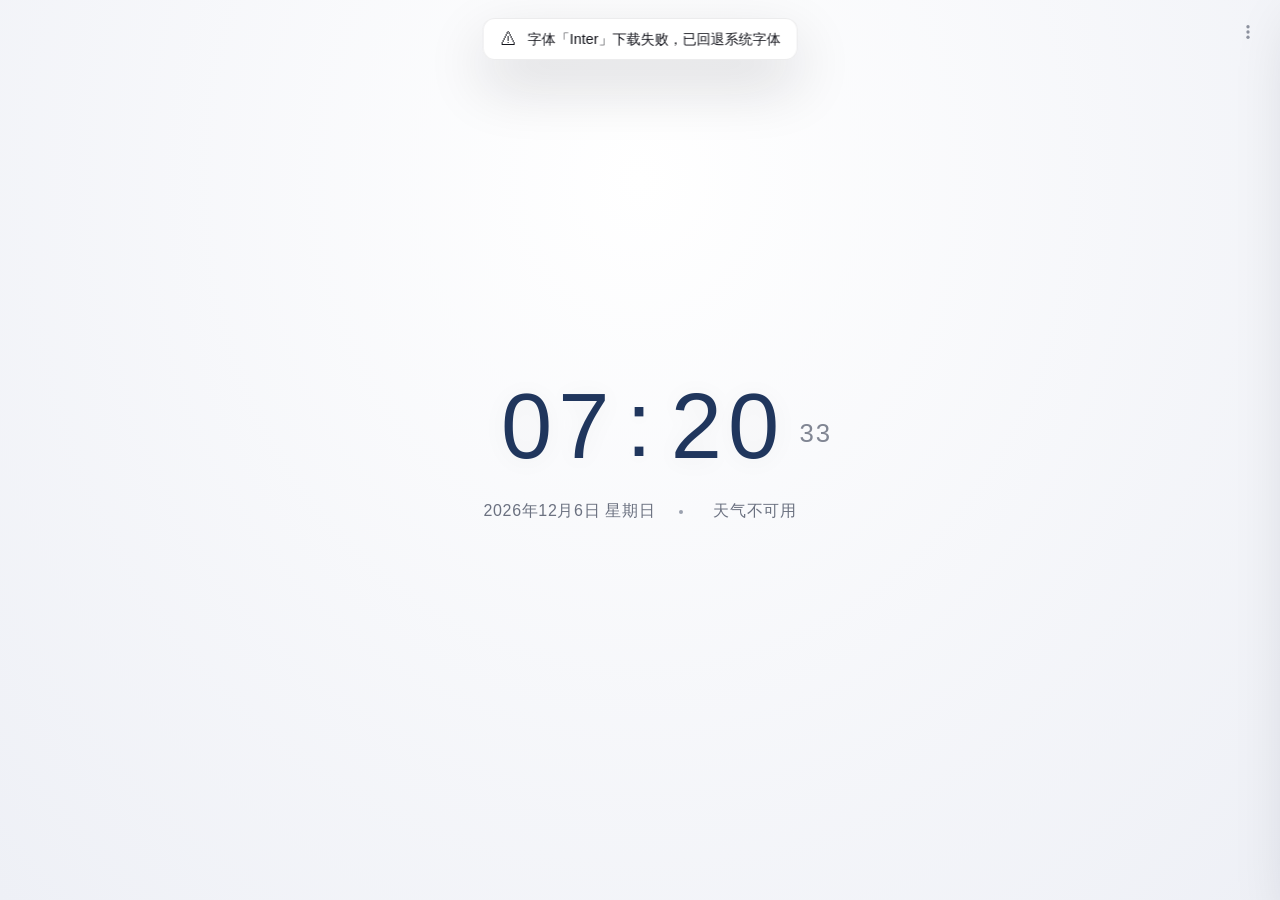
==== commit e5491511: "Add files via upload" ====
--- a/index.html
+++ b/index.html
@@ -66,9 +66,10 @@
 
   <!-- ============ 设置按钮 ============ -->
   <button id="settings-btn" class="settings-btn" aria-label="打开设置" title="设置">
-    <svg width="22" height="22" viewBox="0 0 24 24" fill="none" stroke="currentColor" stroke-width="2" stroke-linecap="round" stroke-linejoin="round">
-      <circle cx="12" cy="12" r="3"/>
-      <path d="M19.4 15a1.65 1.65 0 0 0 .33 1.82l.06.06a2 2 0 0 1-2.83 2.83l-.06-.06a1.65 1.65 0 0 0-1.82-.33 1.65 1.65 0 0 0-1 1.51V21a2 2 0 0 1-4 0v-.09A1.65 1.65 0 0 0 9 19.4a1.65 1.65 0 0 0-1.82.33l-.06.06a2 2 0 0 1-2.83-2.83l.06-.06a1.65 1.65 0 0 0 .33-1.82 1.65 1.65 0 0 0-1.51-1H3a2 2 0 0 1 0-4h.09A1.65 1.65 0 0 0 4.6 9a1.65 1.65 0 0 0-.33-1.82l-.06-.06a2 2 0 0 1 2.83-2.83l.06.06a1.65 1.65 0 0 0 1.82.33H9a1.65 1.65 0 0 0 1-1.51V3a2 2 0 0 1 4 0v.09a1.65 1.65 0 0 0 1 1.51 1.65 1.65 0 0 0 1.82-.33l.06-.06a2 2 0 0 1 2.83 2.83l-.06.06a1.65 1.65 0 0 0-.33 1.82V9a1.65 1.65 0 0 0 1.51 1H21a2 2 0 0 1 0 4h-.09a1.65 1.65 0 0 0-1.51 1z"/>
+    <svg width="18" height="18" viewBox="0 0 24 24" fill="currentColor" aria-hidden="true">
+      <circle cx="12" cy="5" r="2.2"/>
+      <circle cx="12" cy="12" r="2.2"/>
+      <circle cx="12" cy="19" r="2.2"/>
     </svg>
   </button>
 
@@ -87,19 +88,32 @@
       <section class="setting-group">
         <h3>时钟风格</h3>
         <select id="style-select" class="setting-select" aria-label="时钟风格">
-          <option value="minimal">◧ 极简风</option>
-          <option value="neon">◈ 霓虹风</option>
-          <option value="analog">◔ 模拟表盘</option>
+          <option value="minimal">◧ 极简</option>
+          <option value="neon">◈ 霓虹</option>
+          <option value="analog">◔ 表盘</option>
         </select>
-        <!-- 模拟表盘数字时间开关（仅 analog 风格下显示） -->
-        <label class="toggle-row" id="analog-digital-toggle-row" hidden>
-          <span class="toggle-text">模拟表盘显示数字时间</span>
-          <input type="checkbox" id="analog-digital-toggle" class="toggle-switch" checked>
-        </label>
         <!-- 表盘尺寸缩放（仅 analog 风格下显示）：滑动条作为缩放系数，乘到 vh/vw 基础比例上 -->
         <label class="setting-label" id="analog-scale-row" hidden>
-          <span class="label-text">表盘尺寸 <span class="slider-value" id="analog-scale-value">100%</span></span>
+          <span class="label-text">表盘尺寸</span>
           <input type="range" id="analog-scale-slider" class="setting-slider" min="50" max="200" step="5" value="100">
+        </label>
+        <!-- 数字时间显示开关（仅 analog 风格下显示） -->
+        <label class="toggle-row" id="analog-digital-toggle-row" hidden>
+          <span class="toggle-text">显示数字时间</span>
+          <input type="checkbox" id="analog-digital-toggle" class="toggle-switch" checked>
+        </label>
+        <!-- 日期/天气显示与字号：所有风格通用，始终显示（不受风格影响） -->
+        <label class="toggle-row">
+          <span class="toggle-text">显示日期</span>
+          <input type="checkbox" id="show-date-toggle" class="toggle-switch" checked>
+        </label>
+        <label class="toggle-row">
+          <span class="toggle-text">显示天气</span>
+          <input type="checkbox" id="show-weather-toggle" class="toggle-switch" checked>
+        </label>
+        <label class="setting-label">
+          <span class="label-text">日期天气字号</span>
+          <input type="range" id="info-font-slider" class="setting-slider" min="10" max="28" step="1" value="16">
         </label>
       </section>
 
@@ -108,7 +122,6 @@
         <section class="setting-group">
           <h3>配色预设</h3>
           <select id="palette-select" class="setting-select" aria-label="配色预设"></select>
-          <p class="setting-hint">选择后立即应用到整个界面并自动保存；深色 / 浅色模式下分别匹配对应的配色。</p>
         </section>
 
         <!-- 时间格式 -->
@@ -215,9 +228,6 @@
 
     </div>
 
-    <div class="settings-footer">
-      <p class="footer-note">偏好设置会自动保存到本地</p>
-    </div>
   </aside>
 
   <!-- 字体加载状态提示（js/fontToast.js 驱动：加载中 / 完成 / 失败 / 手动刷新） -->
--- a/styles.css
+++ b/styles.css
@@ -107,7 +107,7 @@
   /* 由 JS 动态设置 --clock-font 与 --clock-font-size；
      min() 视口约束保证任何字号下都不溢出 */
   font-family: var(--clock-font, 'Inter', sans-serif);
-  font-size: min(var(--clock-font-size, 96px), 20vw, 28vh);
+  font-size: min(var(--clock-font-size, 96px), calc(20vw / var(--zoom-factor, 1)), calc(28vh / var(--zoom-factor, 1)));
   font-weight: var(--clock-font-weight, 200);
   line-height: 1.05;
   letter-spacing: 0.02em;
@@ -134,8 +134,8 @@
      --seconds-shift 秒数相对自身字号的下移量。
      缩放职责由 .seconds 承担（.seconds-wrapper 保持主字号，保证 left/margin-top
      中的 em 单位正确），analog / 横屏矮屏只需覆盖这三个变量 */
-  --seconds-scale: 0.32;
-  --seconds-font-size: 0.32em;
+  --seconds-scale: 0.28;
+  --seconds-font-size: 0.28em;
   --seconds-shift: 0.28em;
 }
 
@@ -279,7 +279,9 @@
   align-items: center;
   justify-content: center;
   gap: clamp(10px, 2vw, 24px);
-  font-size: clamp(0.85rem, 2.4vw, 1.25rem);
+  /* 字号由设置面板「日期天气字号」滑动条控制（--info-font-size，px），
+     以 2.4vw 为上限保证窄屏下不溢出（窄屏自动缩小） */
+  font-size: min(var(--info-font-size, 16px), 2.4vw);
   color: var(--text-secondary);
   font-weight: 300;
   letter-spacing: 0.04em;
@@ -298,6 +300,15 @@
   flex-shrink: 0;
   /* 信息条 flex 已 align-items:center —— 圆点天然处于行盒中心，与日期/天气文字
      框中心精确对齐；不加任何 transform 偏移（此前 translateY 下移导致圆点低于文字） */
+}
+
+/* 日期/天气显示开关：关闭日期或天气时，对应元素与分隔符一起隐藏；
+   info-bar 为 flex justify-content:center，剩余元素自动居中 */
+body[data-show-date="off"] .date-display,
+body[data-show-weather="off"] .weather-display,
+body[data-show-date="off"] .info-separator,
+body[data-show-weather="off"] .info-separator {
+  display: none;
 }
 
 .weather-display {
@@ -490,13 +501,16 @@
    风格 3：经典模拟表盘（analog）
    ========================================================================== */
 
-/* 模拟表盘容器：可伸缩，在低分辨率下自动缩小为数字时间和信息条让出空间 */
+/* 模拟表盘容器：不吸收额外空间（flex-grow: 0），高度随表盘内容收缩，
+   表盘、数字时间、信息条作为整体在 #clock-app 内居中 —— 避免 flex:1 时
+   表盘在剩余空间内垂直居中导致表盘下方到数字时间/天气出现过大的留白。
+   保留 flex-shrink: 1 使极端缩放/低分辨率下容器可收缩、表盘按 max-height 收敛 */
 .analog-container {
   display: none;
   align-items: center;
   justify-content: center;
   width: 100%;
-  flex: 1 1 auto;
+  flex: 0 1 auto;
   min-height: 0;
   overflow: hidden;
 }
@@ -590,7 +604,7 @@
 
 /* analog 风格下数字时间缩小，置于表盘下方 */
 body[data-style="analog"] .time-display {
-  font-size: min(var(--clock-font-size, 40px), 8vw, 10vh);
+  font-size: min(var(--clock-font-size, 40px), calc(8vw / var(--zoom-factor, 1)), calc(10vh / var(--zoom-factor, 1)));
   /* 模拟表盘下秒数略大、下移量更小（覆盖 --seconds-scale/--seconds-shift，
      定位 margin-top 公式自动适配，无需单独改 margin） */
   --seconds-scale: 0.42;
@@ -604,7 +618,7 @@
 }
 
 body[data-style="analog"] .info-bar {
-  font-size: clamp(0.8rem, 2.2vw, 1.1rem);
+  font-size: min(var(--info-font-size, 16px), 2.2vw);
 }
 
 /* ==========================================================================
@@ -636,37 +650,27 @@
   top: max(16px, env(safe-area-inset-top));
   right: max(16px, env(safe-area-inset-right));
   z-index: 60;
-  width: 46px;
-  height: 46px;
-  border-radius: 50%;
-  border: 1px solid var(--panel-border);
-  background: var(--panel-bg);
+  width: 32px;
+  height: 32px;
+  /* 无背景、无边框、无阴影：仅保留三个点图标，减少视觉干扰与误触 */
+  border: none;
+  background: transparent;
   color: var(--text-secondary);
-  backdrop-filter: blur(12px);
-  -webkit-backdrop-filter: blur(12px);
-  box-shadow: var(--panel-shadow);
   display: flex;
   align-items: center;
   justify-content: center;
   cursor: pointer;
-  transition: transform 0.25s ease, color 0.25s ease, background 0.25s ease, box-shadow 0.25s ease;
-  animation: gear-nudge 3s ease-in-out 1s 2;
+  opacity: 0.75;
+  transition: opacity 0.25s ease, color 0.25s ease, transform 0.25s ease;
 }
 
 .settings-btn:hover {
   color: var(--accent-color);
-  transform: rotate(45deg) scale(1.08);
+  opacity: 1;
 }
 
 .settings-btn:active {
-  transform: rotate(45deg) scale(0.95);
-}
-
-@keyframes gear-nudge {
-  0%, 100% { transform: rotate(0); }
-  10%, 30% { transform: rotate(-12deg); }
-  20%, 40% { transform: rotate(12deg); }
-  50% { transform: rotate(0); }
+  transform: scale(0.92);
 }
 
 /* ==========================================================================
@@ -812,10 +816,16 @@
   display: none;
 }
 
-/* 风格选项卡内的数字时间开关：位于风格下拉下方，顶部留间距 */
+/* 风格选项卡内的「表盘尺寸」滑动条：位于风格下拉下方，顶部留间距 */
+#analog-scale-row {
+  margin-top: 14px;
+}
+
+/* 风格选项卡内的「显示数字时间」开关：位于表盘尺寸滑动条下方，
+   底部留间距与下方「显示日期」开关保持与其他元素一致的间隔 */
 #analog-digital-toggle-row {
-  margin-top: 14px;
-  margin-bottom: 0;
+  margin-top: 0;
+  margin-bottom: 12px;
 }
 
 .toggle-text {
@@ -1261,26 +1271,22 @@
   }
 
   .time-display {
-    font-size: min(var(--clock-font-size, 96px), 17vw, 30vh);
-  }
-
-  .analog-clock {
-    width: min(calc(50vw * var(--analog-scale, 1)), calc(50vh * var(--analog-scale, 1)));
+    font-size: min(var(--clock-font-size, 96px), calc(17vw / var(--zoom-factor, 1)), calc(30vh / var(--zoom-factor, 1)));
   }
 
   body[data-style="analog"] .time-display {
-    font-size: min(var(--clock-font-size, 40px), 7vw, 9vh);
+    font-size: min(var(--clock-font-size, 40px), calc(7vw / var(--zoom-factor, 1)), calc(9vh / var(--zoom-factor, 1)));
   }
 
   .info-bar {
-    font-size: clamp(0.75rem, 3vw, 1.05rem);
+    font-size: min(var(--info-font-size, 16px), 3vw);
   }
 }
 
 /* --- 横屏：防止过高导致溢出，限制高度 --- */
 @media (orientation: landscape) and (max-height: 520px) {
   .time-display {
-    font-size: min(var(--clock-font-size, 96px), 26vw, 42vh);
+    font-size: min(var(--clock-font-size, 96px), calc(26vw / var(--zoom-factor, 1)), calc(42vh / var(--zoom-factor, 1)));
     /* 横屏矮屏下秒数收紧（覆盖 --seconds-scale/--seconds-font-size，定位公式自动适配） */
     --seconds-scale: 0.3;
     --seconds-font-size: 0.3em;
@@ -1290,12 +1296,8 @@
     gap: 6px;
   }
 
-  .analog-clock {
-    width: min(calc(42vh * var(--analog-scale, 1)), calc(50vw * var(--analog-scale, 1)));
-  }
-
   body[data-style="analog"] .time-display {
-    font-size: min(var(--clock-font-size, 40px), 12vw, 12vh);
+    font-size: min(var(--clock-font-size, 40px), calc(12vw / var(--zoom-factor, 1)), calc(12vh / var(--zoom-factor, 1)));
     /* analog 规则特异性 (0,2,1) 高于上方通用 .time-display (0,1,0)，
        需同特异性重声明秒数收紧才能覆盖 0.42 */
     --seconds-scale: 0.3;
@@ -1303,14 +1305,14 @@
   }
 
   body[data-style="analog"] .info-bar {
-    font-size: 0.8rem;
+    font-size: min(var(--info-font-size, 16px), 2vw);
   }
 }
 
 /* 超小屏设备（如智能手表尺寸） */
 @media (max-width: 320px) {
   .time-display {
-    font-size: min(var(--clock-font-size, 96px), 15vw, 28vh);
+    font-size: min(var(--clock-font-size, 96px), calc(15vw / var(--zoom-factor, 1)), calc(28vh / var(--zoom-factor, 1)));
   }
 
   .info-bar {
@@ -1326,7 +1328,7 @@
 /* 高度很矮的横屏：信息条紧凑 */
 @media (orientation: landscape) and (max-height: 380px) {
   .info-bar {
-    font-size: 0.72rem;
+    font-size: min(var(--info-font-size, 16px), 2vw);
     gap: 8px;
   }
 
@@ -1335,41 +1337,33 @@
   }
 }
 
-/* 低分辨率屏幕（高度 ≤ 700px）：表盘进一步缩小，间距收紧，防止与文字重叠 */
+/* 低分辨率屏幕（高度 ≤ 700px）：间距收紧，防止与文字重叠（表盘尺寸仍由基础比例线性缩放，不在此分段限制） */
 @media (max-height: 700px) {
   body[data-style="analog"] #clock-app {
     gap: clamp(6px, 1.5vh, 16px);
   }
 
-  .analog-clock {
-    width: min(calc(40vh * var(--analog-scale, 1)), calc(60vw * var(--analog-scale, 1)));
-  }
-
   body[data-style="analog"] .time-display {
-    font-size: min(var(--clock-font-size, 40px), 7vw, 8vh);
+    font-size: min(var(--clock-font-size, 40px), calc(7vw / var(--zoom-factor, 1)), calc(8vh / var(--zoom-factor, 1)));
   }
 
   body[data-style="analog"] .info-bar {
-    font-size: clamp(0.72rem, 2vw, 0.95rem);
-  }
-}
-
-/* 极矮屏幕（高度 ≤ 500px）：表盘压缩到极限，数字时间与信息条紧凑排列 */
+    font-size: min(var(--info-font-size, 16px), 2vw);
+  }
+}
+
+/* 极矮屏幕（高度 ≤ 500px）：数字时间与信息条紧凑排列（表盘尺寸仍由基础比例线性缩放，不在此分段限制） */
 @media (max-height: 500px) {
   body[data-style="analog"] #clock-app {
     gap: 4px;
   }
 
-  .analog-clock {
-    width: min(calc(34vh * var(--analog-scale, 1)), calc(50vw * var(--analog-scale, 1)));
-  }
-
   body[data-style="analog"] .time-display {
-    font-size: min(var(--clock-font-size, 40px), 6vw, 7vh);
+    font-size: min(var(--clock-font-size, 40px), calc(6vw / var(--zoom-factor, 1)), calc(7vh / var(--zoom-factor, 1)));
   }
 
   body[data-style="analog"] .info-bar {
-    font-size: 0.7rem;
+    font-size: min(var(--info-font-size, 16px), 1.8vw);
   }
 }
 
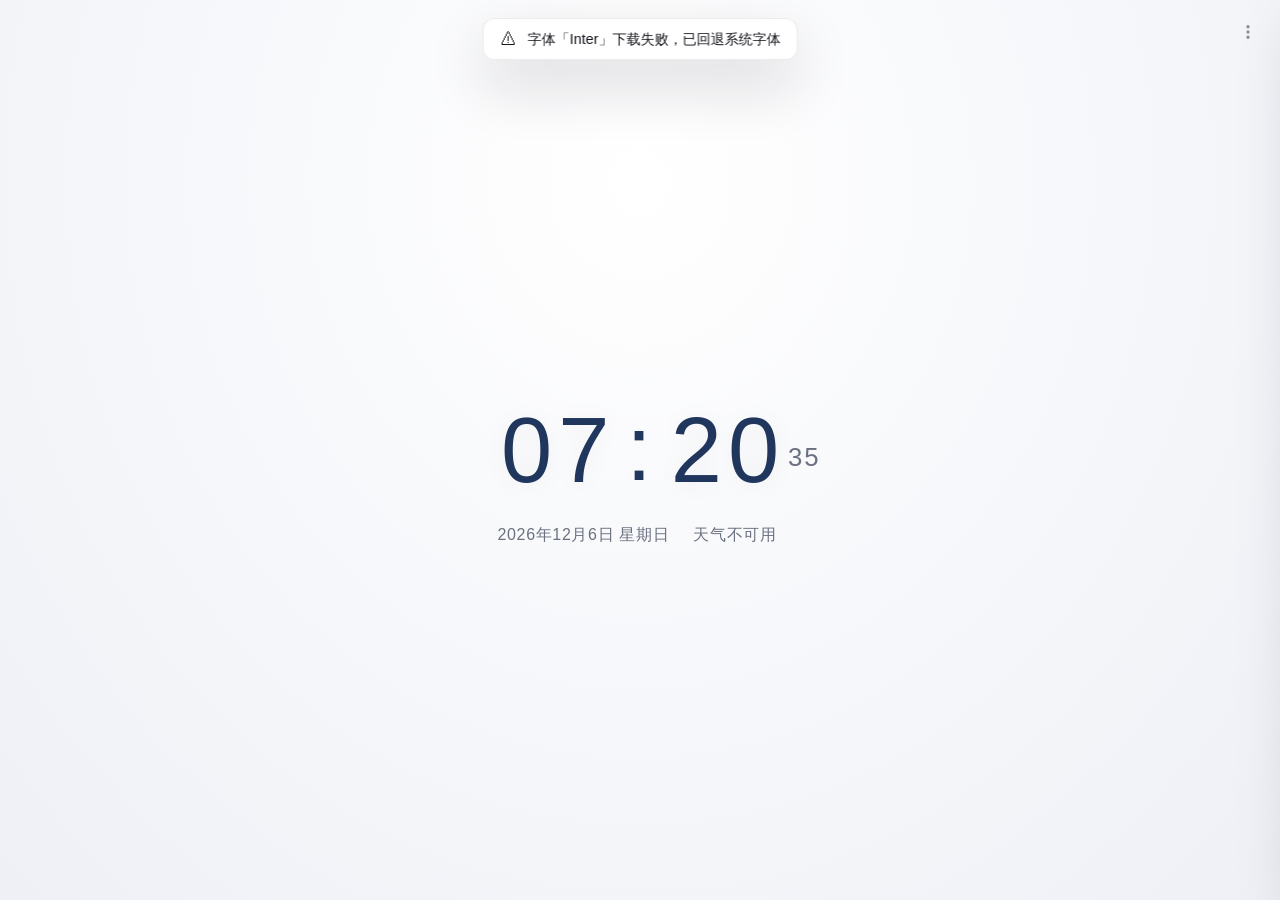
==== commit b9f75b8e: "Add files via upload" ====
--- a/index.html
+++ b/index.html
@@ -55,10 +55,9 @@
     <!-- ============ 日期与天气信息条 ============ -->
     <div class="info-bar" id="info-bar">
       <span class="date-display" id="date-display">--</span>
-      <span class="info-separator" aria-hidden="true"></span>
       <span class="weather-display" id="weather-display">
+        <span class="weather-text" id="weather-text">天气获取中…</span>
         <span class="weather-icon" id="weather-icon"></span>
-        <span class="weather-text" id="weather-text">天气获取中…</span>
       </span>
     </div>
 
@@ -103,7 +102,7 @@
           <input type="checkbox" id="analog-digital-toggle" class="toggle-switch" checked>
         </label>
         <!-- 日期/天气显示与字号：所有风格通用，始终显示（不受风格影响） -->
-        <label class="toggle-row">
+        <label class="toggle-row" id="show-date-row">
           <span class="toggle-text">显示日期</span>
           <input type="checkbox" id="show-date-toggle" class="toggle-switch" checked>
         </label>
--- a/styles.css
+++ b/styles.css
@@ -84,7 +84,8 @@
   flex-direction: column;
   align-items: center;
   justify-content: center;
-  gap: clamp(12px, 3vh, 36px);
+  --clock-gap: clamp(12px, 3vh, 36px);
+  gap: var(--clock-gap);
   padding: max(16px, env(safe-area-inset-top)) max(16px, env(safe-area-inset-right))
            max(16px, env(safe-area-inset-bottom)) max(16px, env(safe-area-inset-left));
   /* 关键元素不溢出 */
@@ -95,12 +96,14 @@
 /* ---------- 3. 数字时间 ---------- */
 
 .digital-container {
+  /* 数字时间作为主视觉：绝对定位铺满屏幕并居中 → 严格对齐 X/Y 轴中心 */
+  position: absolute;
+  inset: 0;
   display: flex;
   align-items: center;
   justify-content: center;
   width: 100%;
   min-height: 0;
-  flex-shrink: 0;
 }
 
 .time-display {
@@ -197,14 +200,15 @@
 .time-display .seconds-wrapper {
   position: absolute;
   top: 50%;
-  left: calc(50% + var(--clock-colon-gap, 0.3em) + 0.18em + 2 * var(--clock-digit-width, 0.62em) + var(--clock-digit-gap, 0em));
+  /* 距离分钟数的间距用 --clock-seconds-gap（随数字间距滑动条联动，见 style.js） */
+  left: calc(50% + var(--clock-colon-gap, 0.3em) + var(--clock-seconds-gap, 0.18em) + 2 * var(--clock-digit-width, 0.62em) + var(--clock-digit-gap, 0em));
   /* 固定宽度 = 2 个数字槽位宽度（× 秒数缩放系数）：即使秒数隐藏（display:none）
      wrapper 宽度仍保持恒定，AM/PM 的 left:50% 水平居中基准不随秒数开关漂移。
      --clock-digit-width 为 em（相对主字号），--seconds-scale 为数字，相乘得长度 */
   width: calc(2 * var(--clock-digit-width, 0.62em) * var(--seconds-scale, 0.32));
-  font-weight: 300;
+  font-weight: 400;
   color: var(--text-secondary);
-  opacity: 0.85;
+  opacity: 1;
   /* 垂直：小字行盒中心 = 容器中线 + (--seconds-shift × --seconds-scale)，
      等效原 align-self:center + translateY(0.28em)。用 margin-top 而非 transform ——
      transform 会创建层叠上下文，使秒数无法与时/分数字按全局 z-index
@@ -253,11 +257,10 @@
   bottom: calc(100% + 0.18em);
   left: 50%;
   transform: translateX(-50%);
-  /* 相对主字号：0.32em × 0.75 = 0.24em（随 --seconds-font-size 联动 ——
-     不能用 --seconds-scale 数字相乘：font-size 不接受无单位 calc 结果，
-     会被浏览器丢弃回退继承值，导致 AM/PM 与主字号同大、覆盖分钟数字） */
-  font-size: calc(var(--seconds-font-size, 0.32em) * 0.75);
-  font-weight: 500;
+  /* 字号与字重均与秒数一致（--seconds-font-size + font-weight 400），
+     保证 AM/PM 与秒数在视觉上属于同一单元 */
+  font-size: var(--seconds-font-size, 0.28em);
+  font-weight: 400;
   color: var(--text-secondary);
   letter-spacing: 0.08em;
   white-space: nowrap;
@@ -275,6 +278,13 @@
 /* ---------- 4. 信息条（日期 + 天气） ---------- */
 
 .info-bar {
+  /* 贴靠在主视觉（数字时间/表盘）下方：top 由 JS 计算 --main-bottom（主视觉
+     底部相对视口的位置）+ --clock-gap（间隙），水平居中 —— 不固定底部，
+     随主视觉高度（字号/表盘尺寸）动态跟随 */
+  position: absolute;
+  top: calc(var(--main-bottom, 50%) + var(--clock-gap, 32px));
+  left: 50%;
+  transform: translateX(-50%);
   display: flex;
   align-items: center;
   justify-content: center;
@@ -286,28 +296,16 @@
   font-weight: 300;
   letter-spacing: 0.04em;
   white-space: nowrap;
-  max-width: 96vw;
-  flex-wrap: wrap;
+  /* 宽度不限制（不换行、不溢出）；水平居中 + 不 wrap */
+  max-width: none;
+  flex-wrap: nowrap;
   text-align: center;
-  flex-shrink: 0;
-}
-
-.info-separator {
-  width: 4px;
-  height: 4px;
-  border-radius: 50%;
-  background: var(--text-tertiary);
-  flex-shrink: 0;
-  /* 信息条 flex 已 align-items:center —— 圆点天然处于行盒中心，与日期/天气文字
-     框中心精确对齐；不加任何 transform 偏移（此前 translateY 下移导致圆点低于文字） */
-}
-
-/* 日期/天气显示开关：关闭日期或天气时，对应元素与分隔符一起隐藏；
+}
+
+/* 日期/天气显示开关：关闭日期或天气时隐藏对应元素；
    info-bar 为 flex justify-content:center，剩余元素自动居中 */
 body[data-show-date="off"] .date-display,
-body[data-show-weather="off"] .weather-display,
-body[data-show-date="off"] .info-separator,
-body[data-show-weather="off"] .info-separator {
+body[data-show-weather="off"] .weather-display {
   display: none;
 }
 
@@ -395,11 +393,6 @@
 body[data-style="neon"] .info-bar {
   color: var(--text-secondary);
   text-shadow: 0 0 10px rgba(var(--accent-rgb), 0.35);
-}
-
-body[data-style="neon"] .info-separator {
-  background: rgba(var(--accent-rgb), 0.4);
-  box-shadow: 0 0 6px rgba(var(--accent-rgb), 0.6);
 }
 
 /* ---------- 霓虹风 · 浅色模式适配 ----------
@@ -451,10 +444,6 @@
   text-shadow: 0 0 8px rgba(var(--accent-rgb), 0.18);
 }
 
-body[data-style="neon"][data-theme="light"] .info-separator {
-  box-shadow: 0 0 4px rgba(var(--accent-rgb), 0.35);
-}
-
 body[data-style="neon"][data-theme="light"] #clock-app::before {
   background:
     radial-gradient(circle at 20% 30%, rgba(var(--accent-rgb), 0.05) 0%, transparent 40%),
@@ -488,7 +477,7 @@
 }
 
 #clock-app > * {
-  position: relative;
+  /* 仅保证子元素在背景层之上（position 由各元素自行定义：absolute 居中/底部） */
   z-index: 1;
 }
 
@@ -501,22 +490,29 @@
    风格 3：经典模拟表盘（analog）
    ========================================================================== */
 
-/* 模拟表盘容器：不吸收额外空间（flex-grow: 0），高度随表盘内容收缩，
-   表盘、数字时间、信息条作为整体在 #clock-app 内居中 —— 避免 flex:1 时
-   表盘在剩余空间内垂直居中导致表盘下方到数字时间/天气出现过大的留白。
-   保留 flex-shrink: 1 使极端缩放/低分辨率下容器可收缩、表盘按 max-height 收敛 */
+/* 模拟表盘容器：analog 风格下作为主视觉，绝对定位铺满屏幕并居中 →
+   表盘严格对齐 X/Y 轴中心（数字时间在表盘下方、信息条在底部） */
 .analog-container {
   display: none;
   align-items: center;
   justify-content: center;
   width: 100%;
-  flex: 0 1 auto;
   min-height: 0;
   overflow: hidden;
 }
 
 body[data-style="analog"] .analog-container {
   display: flex;
+  position: absolute;
+  inset: 0;
+}
+
+/* analog 下数字时间不再居中，而是定位在表盘正下方（表盘半高 + gap） */
+body[data-style="analog"] .digital-container {
+  top: calc(50% + min(calc(26vh * var(--analog-scale, 1)), calc(35vw * var(--analog-scale, 1))) + var(--clock-gap));
+  bottom: auto;
+  align-items: flex-start;
+  justify-content: center;
 }
 
 .analog-clock {
@@ -822,10 +818,17 @@
 }
 
 /* 风格选项卡内的「显示数字时间」开关：位于表盘尺寸滑动条下方，
-   底部留间距与下方「显示日期」开关保持与其他元素一致的间隔 */
+   间距由表盘尺寸 .setting-label 的 margin-bottom 提供 */
 #analog-digital-toggle-row {
   margin-top: 0;
-  margin-bottom: 12px;
+  margin-bottom: 0;
+}
+
+/* 风格选项卡内的「显示日期」开关：始终显示，顶部留间距 ——
+   在 minimal/neon 下（表盘尺寸/显示数字时间均隐藏）它与风格下拉之间
+   的间距由此提供；在 analog 下它与上方「显示数字时间」开关的间距也由此提供 */
+#show-date-row {
+  margin-top: 14px;
 }
 
 .toggle-text {
@@ -1109,7 +1112,9 @@
   list-style: none;
   max-height: 260px;
   overflow-y: auto;
-  background: var(--panel-bg);
+  /* 实色背景（不透明）：--panel-bg 是半透明 rgba，展开菜单会透出下层内容，
+     改用 --control-bg 实色保证菜单完全不透明 */
+  background: var(--control-bg);
   border: 1px solid var(--panel-border);
   border-radius: 10px;
   box-shadow: var(--panel-shadow);
@@ -1267,7 +1272,7 @@
 /* --- 竖屏：数字时间纵向堆叠、字号适配 --- */
 @media (orientation: portrait) {
   #clock-app {
-    gap: clamp(10px, 3vh, 30px);
+    --clock-gap: clamp(10px, 3vh, 30px);
   }
 
   .time-display {
@@ -1293,7 +1298,7 @@
   }
 
   #clock-app {
-    gap: 6px;
+    --clock-gap: 6px;
   }
 
   body[data-style="analog"] .time-display {
@@ -1319,28 +1324,20 @@
     flex-direction: column;
     gap: 4px;
   }
-
-  .info-separator {
-    display: none;
-  }
-}
-
-/* 高度很矮的横屏：信息条紧凑 */
+}
+
+/* 高度很矮的横屏：信息条紧凑（表盘尺寸仍由基础比例线性缩放，不在此限制） */
 @media (orientation: landscape) and (max-height: 380px) {
   .info-bar {
     font-size: min(var(--info-font-size, 16px), 2vw);
     gap: 8px;
   }
-
-  .analog-container {
-    max-height: 40vh;
-  }
 }
 
 /* 低分辨率屏幕（高度 ≤ 700px）：间距收紧，防止与文字重叠（表盘尺寸仍由基础比例线性缩放，不在此分段限制） */
 @media (max-height: 700px) {
   body[data-style="analog"] #clock-app {
-    gap: clamp(6px, 1.5vh, 16px);
+    --clock-gap: clamp(6px, 1.5vh, 16px);
   }
 
   body[data-style="analog"] .time-display {
@@ -1355,7 +1352,7 @@
 /* 极矮屏幕（高度 ≤ 500px）：数字时间与信息条紧凑排列（表盘尺寸仍由基础比例线性缩放，不在此分段限制） */
 @media (max-height: 500px) {
   body[data-style="analog"] #clock-app {
-    gap: 4px;
+    --clock-gap: 4px;
   }
 
   body[data-style="analog"] .time-display {
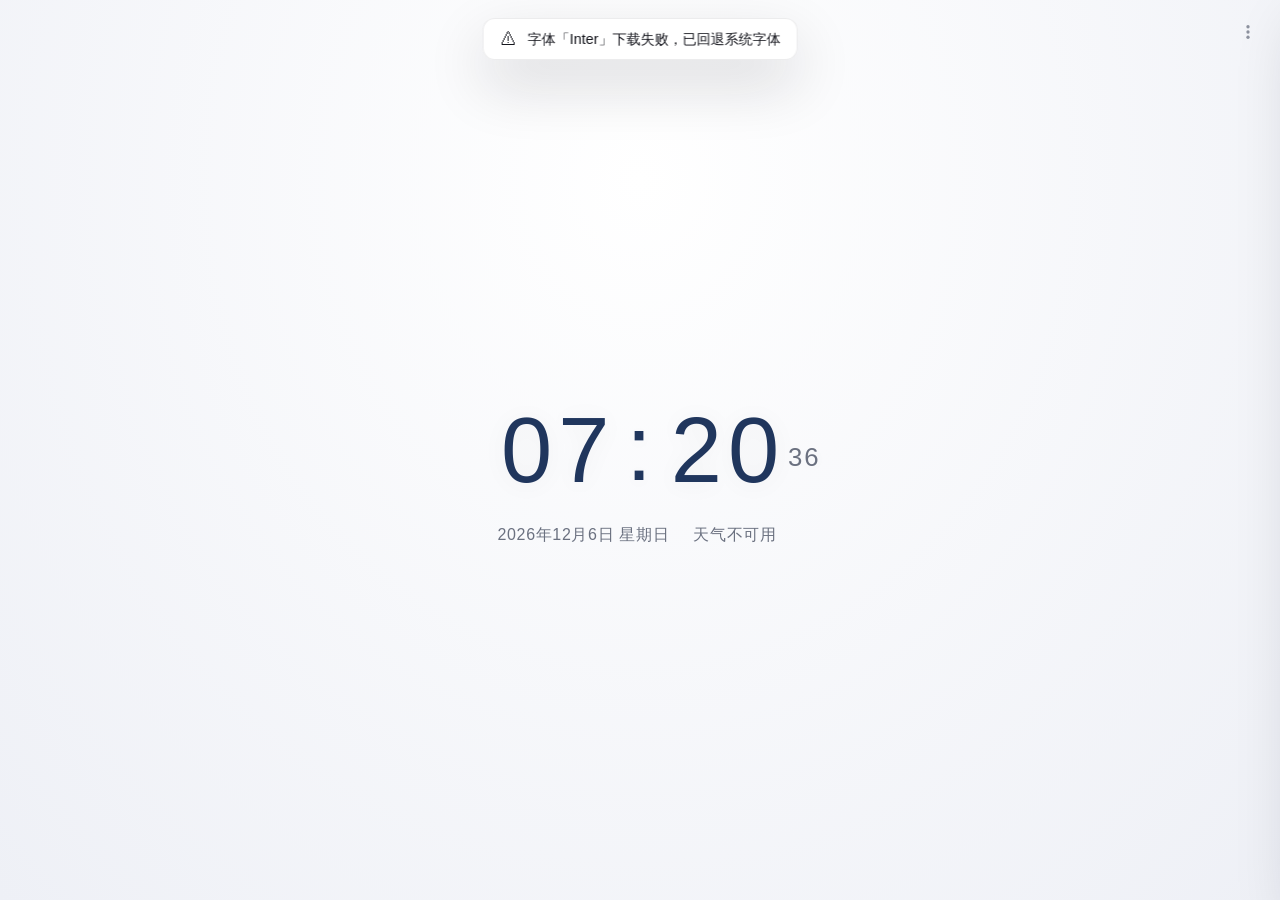
==== commit b009b909: "feat: 同步至 program/ 结构的最新版本（含 2026-10-29 性能重构） - 页面本体移入 program/，保持仓库根目录提供跳转入口，线上地址不变 - 同步运行时性能重构：整秒对" ====
--- a/index.html
+++ b/index.html
@@ -2,258 +2,14 @@
 <html lang="zh-CN">
 <head>
   <meta charset="UTF-8">
-  <meta name="viewport" content="width=device-width, initial-scale=1.0, viewport-fit=cover">
-  <meta name="apple-mobile-web-app-capable" content="yes">
-  <meta name="mobile-web-app-capable" content="yes">
-  <meta name="theme-color" content="#0f0f1a">
+  <meta name="viewport" content="width=device-width, initial-scale=1.0">
   <title>全屏时钟</title>
-
-  <!-- 字体加载（由 js/fonts.js 统一管理：优先使用本地 IndexedDB 缓存，未命中才请求网络；
-       网络失败自动回退到系统字体栈） -->
-  <link rel="preconnect" href="https://fonts.googleapis.com">
-  <link rel="preconnect" href="https://fonts.gstatic.com" crossorigin>
-
-  <link rel="stylesheet" href="styles.css">
+  <!-- 页面本体位于 program/，此文件仅用于保持 GitHub Pages 根地址可用 -->
+  <meta http-equiv="refresh" content="0; url=program/">
+  <link rel="canonical" href="program/">
 </head>
-<body data-style="minimal" data-theme="light" data-theme-mode="auto">
-
-  <main id="clock-app">
-
-    <!-- ============ 模拟表盘（仅 analog 风格显示） ============ -->
-    <div class="analog-container" id="analog-container">
-      <svg class="analog-clock" id="analog-clock" viewBox="0 0 400 400" role="img" aria-label="模拟时钟">
-        <!-- 主题色经 color 属性（var 兼容所有浏览器）+ currentColor 传入 SVG，
-             规避部分浏览器在 SVG fill/stroke 中直接使用 var() 失效导致文字/刻度不可读 -->
-        <circle cx="200" cy="200" r="192" class="clock-face-outer" style="color: var(--bg-color)"/>
-        <circle cx="200" cy="200" r="182" class="clock-face-inner" style="color: var(--bg-color)"/>
-        <g id="minute-ticks" style="color: var(--text-tertiary)"></g>
-        <g id="hour-markers"></g>
-        <g id="hour-numbers"></g>
-        <!-- 表针（初始指向12点，由JS驱动旋转） -->
-        <line x1="200" y1="224" x2="200" y2="118" class="hour-hand"   id="hour-hand"/>
-        <line x1="200" y1="228" x2="200" y2="88"  class="minute-hand" id="minute-hand"/>
-        <line x1="200" y1="238" x2="200" y2="66"  class="second-hand" id="second-hand" style="color: var(--accent-color)"/>
-        <circle cx="200" cy="200" r="11" class="clock-center-outer" style="color: var(--bg-color)"/>
-        <circle cx="200" cy="200" r="5"  class="clock-center-inner" style="color: var(--accent-color)"/>
-      </svg>
-    </div>
-
-    <!-- ============ 数字时间（minimal / neon 主显示，analog 辅显示） ============ -->
-    <div class="digital-container" id="digital-container">
-      <div class="time-display" id="time-display">
-        <span class="hours" id="hours"><span class="digit">0</span><span class="digit">0</span></span>
-        <span class="colon" id="colon">:</span>
-        <span class="minutes" id="minutes"><span class="digit">0</span><span class="digit">0</span></span>
-        <!-- 秒数与 AM/PM 组成整体单元：AM/PM 置于秒数上方（12 小时制时显示） -->
-        <span class="seconds-wrapper" id="seconds-wrapper">
-          <span class="ampm" id="ampm" hidden></span>
-          <span class="seconds" id="seconds"><span class="digit">0</span><span class="digit">0</span></span>
-        </span>
-      </div>
-    </div>
-
-    <!-- ============ 日期与天气信息条 ============ -->
-    <div class="info-bar" id="info-bar">
-      <span class="date-display" id="date-display">--</span>
-      <span class="weather-display" id="weather-display">
-        <span class="weather-text" id="weather-text">天气获取中…</span>
-        <span class="weather-icon" id="weather-icon"></span>
-      </span>
-    </div>
-
-  </main>
-
-  <!-- ============ 设置按钮 ============ -->
-  <button id="settings-btn" class="settings-btn" aria-label="打开设置" title="设置">
-    <svg width="18" height="18" viewBox="0 0 24 24" fill="currentColor" aria-hidden="true">
-      <circle cx="12" cy="5" r="2.2"/>
-      <circle cx="12" cy="12" r="2.2"/>
-      <circle cx="12" cy="19" r="2.2"/>
-    </svg>
-  </button>
-
-  <!-- ============ 设置面板 ============ -->
-  <div id="settings-overlay" class="settings-overlay" hidden></div>
-
-  <aside id="settings-panel" class="settings-panel" aria-label="设置面板">
-    <div class="settings-header">
-      <h2>⚙ 设置</h2>
-      <button id="close-settings" class="close-btn" aria-label="关闭设置">&times;</button>
-    </div>
-
-    <div class="settings-body">
-
-      <!-- 风格选择 -->
-      <section class="setting-group">
-        <h3>时钟风格</h3>
-        <select id="style-select" class="setting-select" aria-label="时钟风格">
-          <option value="minimal">◧ 极简</option>
-          <option value="neon">◈ 霓虹</option>
-          <option value="analog">◔ 表盘</option>
-        </select>
-        <!-- 表盘尺寸缩放（仅 analog 风格下显示）：滑动条作为缩放系数，乘到 vh/vw 基础比例上 -->
-        <label class="setting-label" id="analog-scale-row" hidden>
-          <span class="label-text">表盘尺寸</span>
-          <input type="range" id="analog-scale-slider" class="setting-slider" min="50" max="200" step="5" value="100">
-        </label>
-        <!-- 数字时间显示开关（仅 analog 风格下显示） -->
-        <label class="toggle-row" id="analog-digital-toggle-row" hidden>
-          <span class="toggle-text">显示数字时间</span>
-          <input type="checkbox" id="analog-digital-toggle" class="toggle-switch" checked>
-        </label>
-        <!-- 日期/天气显示与字号：所有风格通用，始终显示（不受风格影响） -->
-        <label class="toggle-row" id="show-date-row">
-          <span class="toggle-text">显示日期</span>
-          <input type="checkbox" id="show-date-toggle" class="toggle-switch" checked>
-        </label>
-        <label class="toggle-row">
-          <span class="toggle-text">显示天气</span>
-          <input type="checkbox" id="show-weather-toggle" class="toggle-switch" checked>
-        </label>
-        <label class="setting-label">
-          <span class="label-text">日期天气字号</span>
-          <input type="range" id="info-font-slider" class="setting-slider" min="10" max="28" step="1" value="16">
-        </label>
-      </section>
-
-        <!-- 配色预设（js/palette.js 动态填充选项；颜色变量见 styles.css 末尾
-             body[data-palette] 规则，浅/深模式自动联动） -->
-        <section class="setting-group">
-          <h3>配色预设</h3>
-          <select id="palette-select" class="setting-select" aria-label="配色预设"></select>
-        </section>
-
-        <!-- 时间格式 -->
-      <section class="setting-group">
-        <h3>时间格式</h3>
-        <div class="toggle-group" role="radiogroup" aria-label="时间格式">
-          <button class="format-option" data-format="24" role="radio" aria-checked="true">24 小时制</button>
-          <button class="format-option" data-format="12" role="radio" aria-checked="false">12 小时制</button>
-        </div>
-        <label class="toggle-row">
-          <span class="toggle-text">显示秒数</span>
-          <input type="checkbox" id="show-seconds-toggle" class="toggle-switch" checked>
-        </label>
-        <label class="toggle-row">
-          <span class="toggle-text">显示 AM/PM</span>
-          <input type="checkbox" id="show-ampm-toggle" class="toggle-switch" checked>
-        </label>
-        <p class="setting-hint">「显示 AM/PM」仅 12 小时制下生效；关闭秒数或 AM/PM 后时/分显示不受影响。</p>
-      </section>
-
-      <!-- 主题模式 -->
-      <section class="setting-group">
-        <h3>深色 / 浅色模式</h3>
-        <div class="toggle-group" role="radiogroup" aria-label="主题模式">
-          <button class="theme-option" data-mode="auto" role="radio" aria-checked="true">🌗 自动</button>
-          <button class="theme-option" data-mode="light" role="radio" aria-checked="false">☀ 浅色</button>
-          <button class="theme-option" data-mode="dark" role="radio" aria-checked="false">🌙 深色</button>
-        </div>
-        <p class="setting-hint" id="auto-theme-hint">自动模式：6:00 – 18:00 浅色，其余时间深色</p>
-      </section>
-
-      <!-- 字体设置（按风格独立） -->
-      <section class="setting-group" id="font-settings">
-        <h3>字体设置 <span class="current-style-label" id="current-style-label"></span></h3>
-        <label class="setting-label">
-          <span class="label-text">字体</span>
-          <select id="font-family-select" class="setting-select"></select>
-        </label>
-        <label class="setting-label">
-          <span class="label-text">字号</span>
-          <input type="range" id="font-size-slider" class="setting-slider" min="24" max="160" step="2" value="80">
-        </label>
-        <label class="setting-label">
-          <span class="label-text">字重</span>
-          <input type="range" id="font-weight-slider" class="setting-slider" min="100" max="900" step="100" value="400">
-        </label>
-        <label class="setting-label">
-          <span class="label-text">数字间距</span>
-          <input type="range" id="digit-gap-slider" class="setting-slider" min="-0.6" max="0.8" step="0.05" value="0">
-        </label>
-        <button id="clear-font-cache-btn" class="action-btn">🗑 清空字体缓存</button>
-        <p class="setting-hint" id="font-cache-hint">缓存可加速字体加载，无需联网即可使用。如遇字体显示异常可清空后重新加载。</p>
-      </section>
-
-      <!-- 时间同步（网络校准） -->
-      <section class="setting-group">
-        <h3>时间同步</h3>
-        <label class="toggle-row">
-          <span class="toggle-text">自动校准网络时间</span>
-          <input type="checkbox" id="auto-sync-toggle" class="toggle-switch" checked>
-        </label>
-        <p class="sync-status" id="sync-status">正在校准…</p>
-        <button id="resync-btn" class="action-btn">↻ 立即校准</button>
-        <p class="setting-hint">开启后自动从网络时间源校准（对齐 time.is 等网络时钟）；关闭则始终使用本地系统时间。</p>
-      </section>
-
-      <!-- 天气 -->
-      <section class="setting-group">
-        <h3>天气</h3>
-        <label class="setting-label">
-          <span class="label-text">数据源</span>
-          <select id="weather-source-select" class="setting-select" aria-label="天气数据源">
-            <option value="auto">自动（多源回退）</option>
-            <option value="amap">高德（中国区实况，需 API Key）</option>
-            <option value="ecmwf">ECMWF（Open-Meteo 模型）</option>
-            <option value="gfs">GFS（Open-Meteo 模型）</option>
-            <option value="cma">CMA 中国气象局（可能不稳定）</option>
-            <option value="wttr">wttr.in（无需 Key）</option>
-          </select>
-        </label>
-        <p class="setting-hint">自动模式按 高德 → ECMWF → GFS → wttr.in 顺序回退，直到成功；指定单一数据源时只使用该源。</p>
-        <p class="setting-hint" id="cma-warning" hidden>⚠ CMA 数据源（中国气象局 GRAPES 全球模型）可能因服务超负荷而不稳定，如遇异常请切换其他数据源。</p>
-        <label class="setting-label">
-          <span class="label-text">高德 API Key（可选）</span>
-          <input type="password" id="amap-key" class="setting-input" placeholder="粘贴高德 Web 服务 Key" autocomplete="off" spellcheck="false">
-        </label>
-        <p class="setting-hint" id="amap-key-hint">选择「高德」数据源时必须填写此 Key；Key 仅保存在本机浏览器。</p>
-        <p class="weather-status" id="weather-status">尚未获取天气数据</p>
-        <button id="refresh-weather" class="action-btn">↻ 刷新天气</button>
-      </section>
-
-      <!-- 显示 -->
-      <section class="setting-group">
-        <h3>显示</h3>
-        <div class="zoom-control">
-          <span class="label-text">全局缩放 <span class="slider-value" id="zoom-value">100%</span></span>
-          <div class="zoom-buttons">
-            <button id="zoom-out-btn" class="zoom-btn" aria-label="缩小" title="缩小">−</button>
-            <button id="zoom-in-btn" class="zoom-btn" aria-label="放大" title="放大">＋</button>
-          </div>
-        </div>
-        <button id="fullscreen-btn" class="action-btn">⛶ 切换全屏</button>
-      </section>
-
-    </div>
-
-  </aside>
-
-  <!-- 字体加载状态提示（js/fontToast.js 驱动：加载中 / 完成 / 失败 / 手动刷新） -->
-  <div id="font-toast" class="font-toast" role="status" aria-live="polite" hidden>
-    <span id="font-toast-icon" class="font-toast-icon"></span>
-    <span id="font-toast-text" class="font-toast-text"></span>
-    <button id="font-toast-refresh" class="font-toast-refresh" hidden>⟳ 手动刷新</button>
-  </div>
-
-  <!-- 模块化脚本：经典脚本 + 全局命名空间（window.ClockXxx），无需本地服务器/Node，
-       双击 HTML（file:// 协议）即可运行。加载顺序即依赖顺序（defer 保证按文档序执行）：
-       utils → config → dom → state → timeSync → theme → clock → analogClock →
-       fonts → fontToast → style → weather → settings → main -->
-  <script src="js/utils.js" defer></script>
-  <script src="js/config.js" defer></script>
-  <script src="js/dom.js" defer></script>
-  <script src="js/state.js" defer></script>
-  <script src="js/timeSync.js" defer></script>
-  <script src="js/theme.js" defer></script>
-  <script src="js/clock.js" defer></script>
-  <script src="js/analogClock.js" defer></script>
-  <script src="js/fonts.js" defer></script>
-  <script src="js/fontToast.js" defer></script>
-  <script src="js/style.js" defer></script>
-  <script src="js/palette.js" defer></script>
-  <script src="js/weather.js" defer></script>
-  <script src="js/settings.js" defer></script>
-  <script src="js/main.js" defer></script>
+<body>
+  <p>正在进入全屏时钟，若未自动跳转请点击 <a href="program/">此处</a>。</p>
+  <script>location.replace('program/');</script>
 </body>
 </html>
